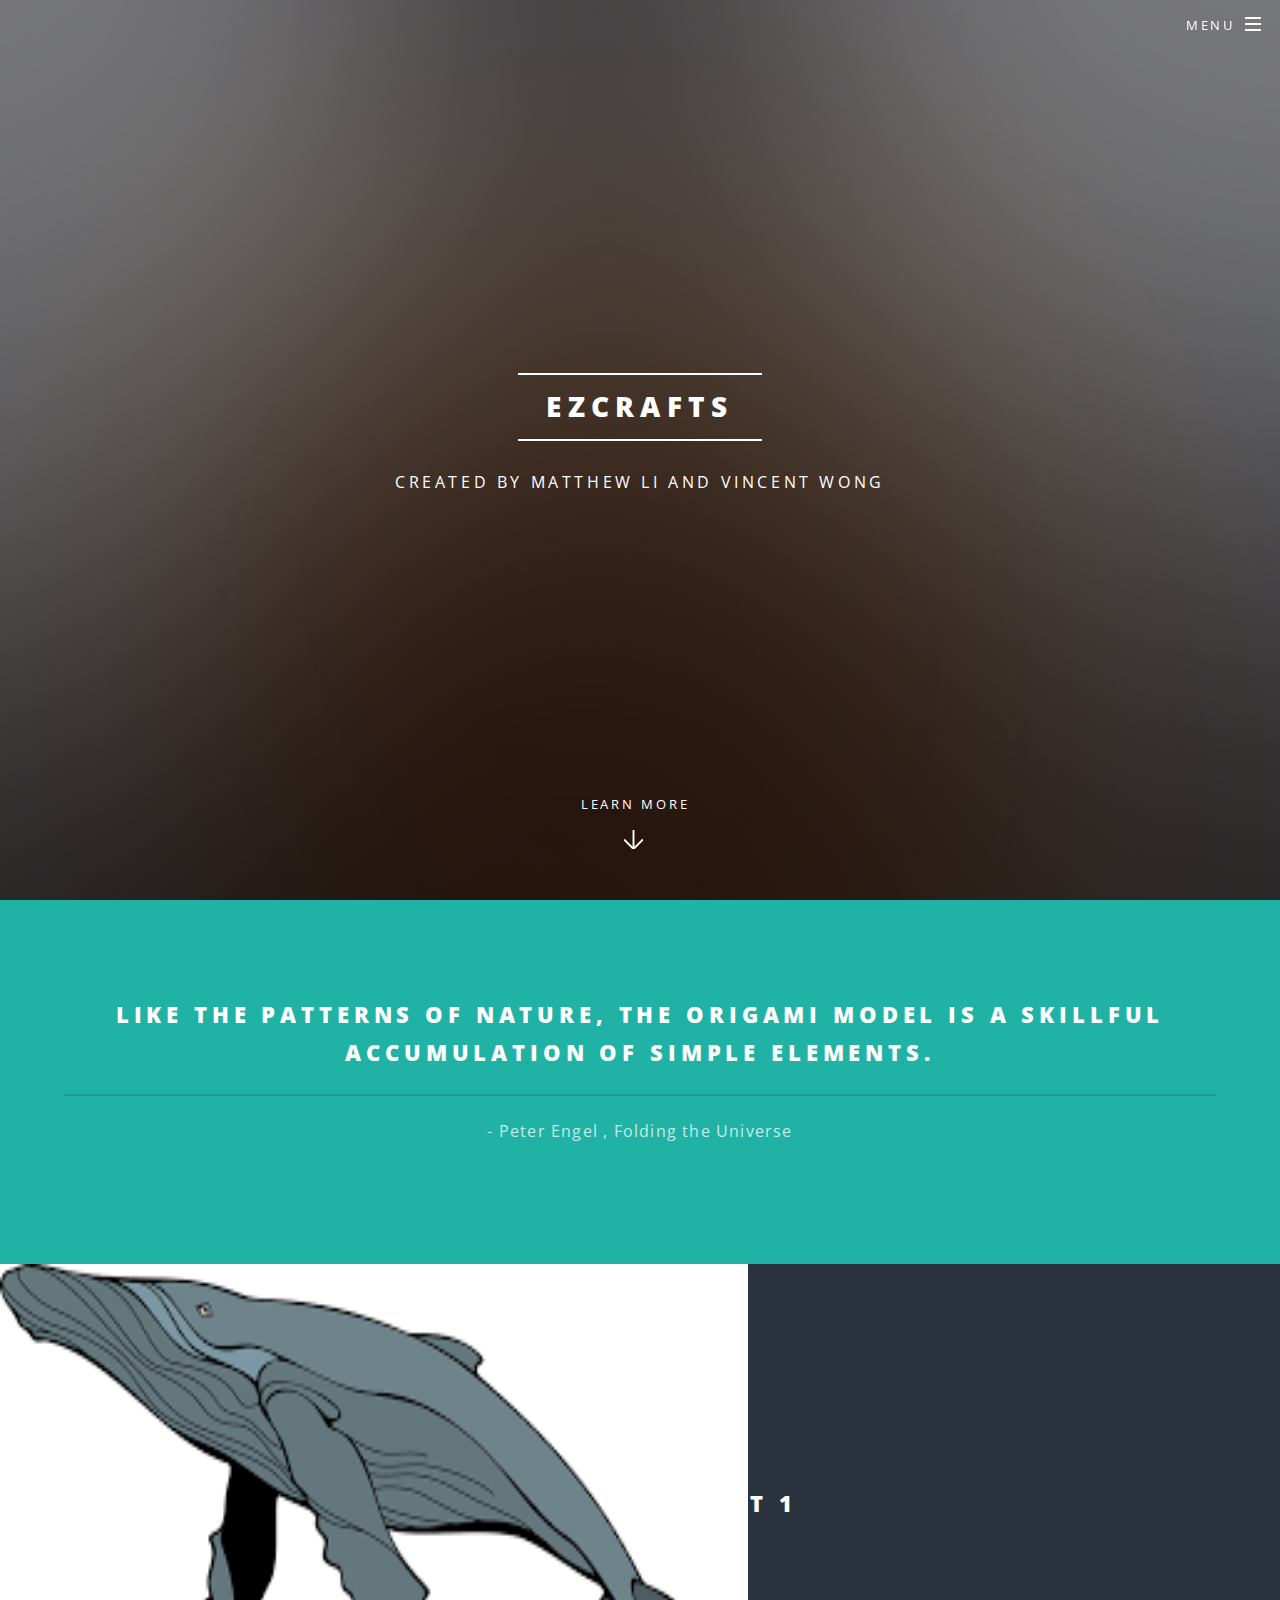
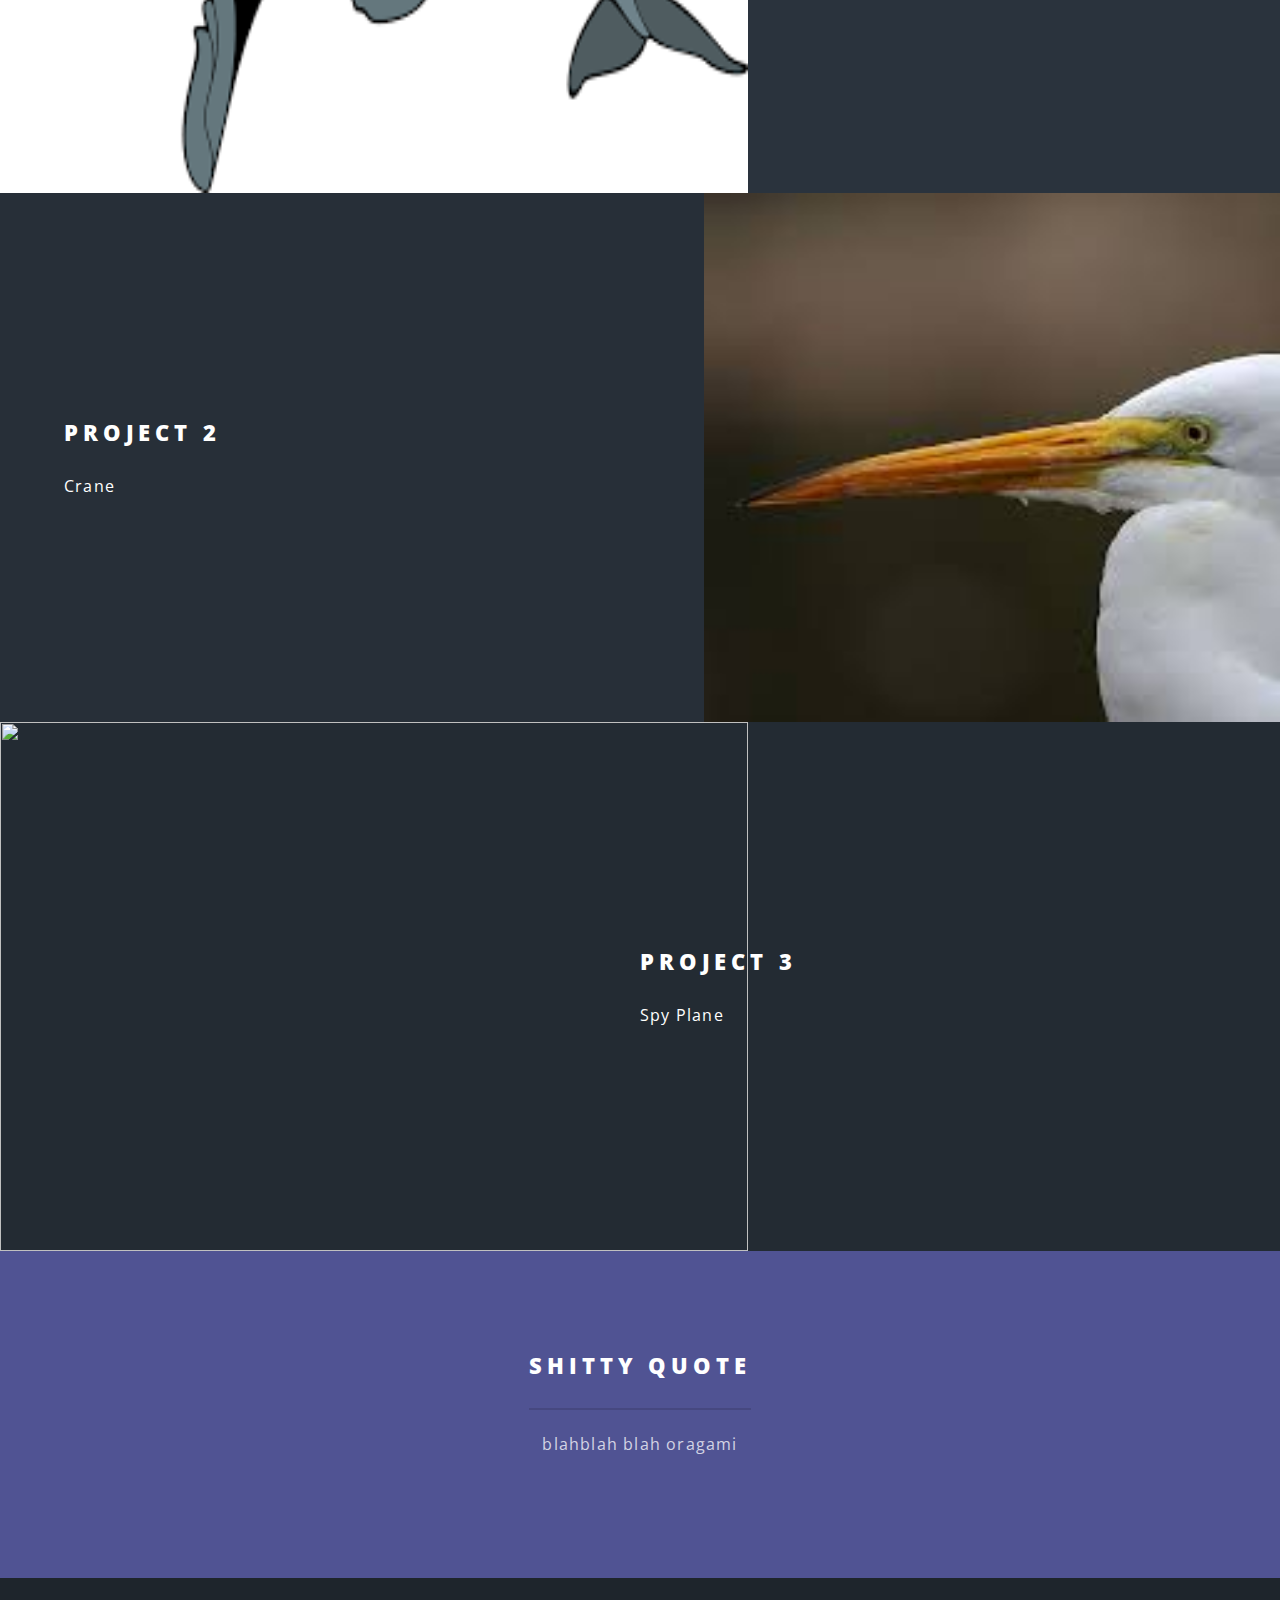
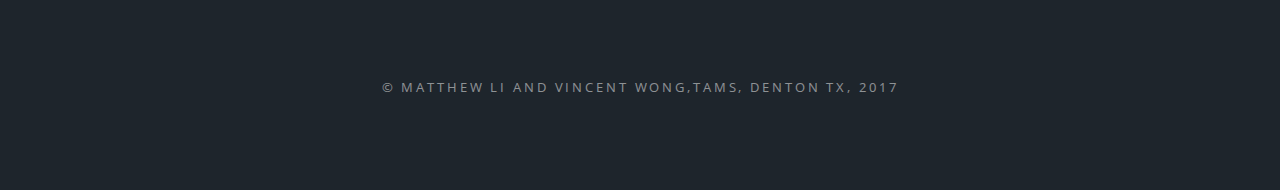
==== index.html @ 9d2336a2 "plswork" ====
<!DOCTYPE HTML>
<html>
	<head>
		<title>ezcrafts</title>
		<meta charset="utf-8" />
		<meta name="viewport" content="width=device-width, initial-scale=1" />
		<!--[if lte IE 8]><script src="assets/js/ie/html5shiv.js"></script><![endif]-->
		<link rel="stylesheet" href="assets/css/main.css" />
		<!--[if lte IE 8]><link rel="stylesheet" href="assets/css/ie8.css" /><![endif]-->
		<!--[if lte IE 9]><link rel="stylesheet" href="assets/css/ie9.css" /><![endif]-->
	</head>
	<body class="landing">

		<!-- Page Wrapper -->
			<div id="page-wrapper">

				<!-- Header -->
					<header id="header" class="alt">
						<h1><a href="index.html">Spectral</a></h1>
						<nav id="nav">
							<ul>
								<li class="special">
									<a href="#menu" class="menuToggle"><span>Menu</span></a>
									<div id="menu">
										<ul>
											<li><a href="index.html">Home</a></li>
											<li><a href="project1.html">project 1</a></li>
											<li><a href="project2.html">project 2</a></li>
											<li><a href="project3.html">project 3</a></li>
											
										</ul>
									</div>
								</li>
							</ul>
						</nav>
					</header>

				<!-- Banner -->
					<section id="banner">
						<div class="inner">
							<h2>ezcrafts</h2>
							<p>Created by Matthew Li and Vincent Wong </p>
							
						</div>
						<a href="#one" class="more scrolly">Learn More</a>
					</section>

				<!-- One -->
					<section id="one" class="wrapper style1 special">
						<div class="inner">
							<header class="major">
								<h2>Like the patterns of nature, the origami model is a skillful accumulation of simple elements.
									<br>
								</h2>
								<p>- Peter Engel , Folding the Universe</p>
							</header>
						
						</div>
					</section>

				<!-- Two -->
					<section id="two" class="wrapper alt style2">
						<section class="spotlight">
							<div class="image"><a href="https://www.oragamicrafts.me/project1.html"><img src="images/whale.png" style="width:748px;height:529px;" alt="" /></a></div><div class="content">
								<h2>Project 1</h2>
								<p>Whale</p>
							</div>
						</section>
						<section class="spotlight">
							<div class="image"><a href="https://www.oragamicrafts.me/project2.html"><img src="images/crane.jpg" style="width:748px;height:529px;" alt="" /></a></div><div class="content">
								<h2>Project 2</h2>
								<p>Crane</p>
							</div>
						</section>
						<section class="spotlight">
							<div class="image"><a href="https://www.oragamicrafts.me/project3.html"><img src="images/plane.jpeg" style="width:748px;height:529px;" alt="" /></a></div><div class="content">
								<h2> Project 3</h2>
								<p>Spy Plane</p>
							</div>
						</section>
						<section class="spotlight">
						
						</section>
					</section>

				<!-- Three -->
					<section id="three" class="wrapper style3 special">
						<div class="inner">
							<header class="major">
								<h2>shitty quote</h2>
								<p>blahblah blah oragami</p>
							
						</div>
					</section>

			

				<!-- Footer -->
					<footer id="footer">
						
						<ul class="copyright">
							<li>&copy; Matthew Li and Vincent Wong,TAMS, Denton TX, 2017</li>
						</ul>
					</footer>

			</div>

		<!-- Scripts -->
			<script src="assets/js/jquery.min.js"></script>
			<script src="assets/js/jquery.scrollex.min.js"></script>
			<script src="assets/js/jquery.scrolly.min.js"></script>
			<script src="assets/js/skel.min.js"></script>
			<script src="assets/js/util.js"></script>
			<!--[if lte IE 8]><script src="assets/js/ie/respond.min.js"></script><![endif]-->
			<script src="assets/js/main.js"></script>

	</body>
</html>
---- assets/css/main.css ----
@import url(font-awesome.min.css);
@import url("https://fonts.googleapis.com/css?family=Open+Sans:400,400italic,600,600italic,800,800italic");

/*
	Spectral by HTML5 UP
	html5up.net | @ajlkn
	Free for personal and commercial use under the CCA 3.0 license (html5up.net/license)
*/

/* Reset */

	html, body, div, span, applet, object, iframe, h1, h2, h3, h4, h5, h6, p, blockquote, pre, a, abbr, acronym, address, big, cite, code, del, dfn, em, img, ins, kbd, q, s, samp, small, strike, strong, sub, sup, tt, var, b, u, i, center, dl, dt, dd, ol, ul, li, fieldset, form, label, legend, table, caption, tbody, tfoot, thead, tr, th, td, article, aside, canvas, details, embed, figure, figcaption, footer, header, hgroup, menu, nav, output, ruby, section, summary, time, mark, audio, video {
		margin: 0;
		padding: 0;
		border: 0;
		font-size: 100%;
		font: inherit;
		vertical-align: baseline;
	}

	article, aside, details, figcaption, figure, footer, header, hgroup, menu, nav, section {
		display: block;
	}

	body {
		line-height: 1;
	}

	ol, ul {
		list-style: none;
	}

	blockquote, q {
		quotes: none;
	}

	blockquote:before, blockquote:after, q:before, q:after {
		content: '';
		content: none;
	}

	table {
		border-collapse: collapse;
		border-spacing: 0;
	}

	body {
		-webkit-text-size-adjust: none;
	}

/* Box Model */

	*, *:before, *:after {
		-moz-box-sizing: border-box;
		-webkit-box-sizing: border-box;
		box-sizing: border-box;
	}

/* Grid */

	.row {
		border-bottom: solid 1px transparent;
		-moz-box-sizing: border-box;
		-webkit-box-sizing: border-box;
		box-sizing: border-box;
	}

	.row > * {
		float: left;
		-moz-box-sizing: border-box;
		-webkit-box-sizing: border-box;
		box-sizing: border-box;
	}

	.row:after, .row:before {
		content: '';
		display: block;
		clear: both;
		height: 0;
	}

	.row.uniform > * > :first-child {
		margin-top: 0;
	}

	.row.uniform > * > :last-child {
		margin-bottom: 0;
	}

	.row.\30 \25 > * {
		padding: 0 0 0 0em;
	}

	.row.\30 \25 {
		margin: 0 0 -1px 0em;
	}

	.row.uniform.\30 \25 > * {
		padding: 0em 0 0 0em;
	}

	.row.uniform.\30 \25 {
		margin: 0em 0 -1px 0em;
	}

	.row > * {
		padding: 0 0 0 1.5em;
	}

	.row {
		margin: 0 0 -1px -1.5em;
	}

	.row.uniform > * {
		padding: 1.5em 0 0 1.5em;
	}

	.row.uniform {
		margin: -1.5em 0 -1px -1.5em;
	}

	.row.\32 00\25 > * {
		padding: 0 0 0 3em;
	}

	.row.\32 00\25 {
		margin: 0 0 -1px -3em;
	}

	.row.uniform.\32 00\25 > * {
		padding: 3em 0 0 3em;
	}

	.row.uniform.\32 00\25 {
		margin: -3em 0 -1px -3em;
	}

	.row.\31 50\25 > * {
		padding: 0 0 0 2.25em;
	}

	.row.\31 50\25 {
		margin: 0 0 -1px -2.25em;
	}

	.row.uniform.\31 50\25 > * {
		padding: 2.25em 0 0 2.25em;
	}

	.row.uniform.\31 50\25 {
		margin: -2.25em 0 -1px -2.25em;
	}

	.row.\35 0\25 > * {
		padding: 0 0 0 0.75em;
	}

	.row.\35 0\25 {
		margin: 0 0 -1px -0.75em;
	}

	.row.uniform.\35 0\25 > * {
		padding: 0.75em 0 0 0.75em;
	}

	.row.uniform.\35 0\25 {
		margin: -0.75em 0 -1px -0.75em;
	}

	.row.\32 5\25 > * {
		padding: 0 0 0 0.375em;
	}

	.row.\32 5\25 {
		margin: 0 0 -1px -0.375em;
	}

	.row.uniform.\32 5\25 > * {
		padding: 0.375em 0 0 0.375em;
	}

	.row.uniform.\32 5\25 {
		margin: -0.375em 0 -1px -0.375em;
	}

	.\31 2u, .\31 2u\24 {
		width: 100%;
		clear: none;
		margin-left: 0;
	}

	.\31 1u, .\31 1u\24 {
		width: 91.6666666667%;
		clear: none;
		margin-left: 0;
	}

	.\31 0u, .\31 0u\24 {
		width: 83.3333333333%;
		clear: none;
		margin-left: 0;
	}

	.\39 u, .\39 u\24 {
		width: 75%;
		clear: none;
		margin-left: 0;
	}

	.\38 u, .\38 u\24 {
		width: 66.6666666667%;
		clear: none;
		margin-left: 0;
	}

	.\37 u, .\37 u\24 {
		width: 58.3333333333%;
		clear: none;
		margin-left: 0;
	}

	.\36 u, .\36 u\24 {
		width: 50%;
		clear: none;
		margin-left: 0;
	}

	.\35 u, .\35 u\24 {
		width: 41.6666666667%;
		clear: none;
		margin-left: 0;
	}

	.\34 u, .\34 u\24 {
		width: 33.3333333333%;
		clear: none;
		margin-left: 0;
	}

	.\33 u, .\33 u\24 {
		width: 25%;
		clear: none;
		margin-left: 0;
	}

	.\32 u, .\32 u\24 {
		width: 16.6666666667%;
		clear: none;
		margin-left: 0;
	}

	.\31 u, .\31 u\24 {
		width: 8.3333333333%;
		clear: none;
		margin-left: 0;
	}

	.\31 2u\24 + *,
	.\31 1u\24 + *,
	.\31 0u\24 + *,
	.\39 u\24 + *,
	.\38 u\24 + *,
	.\37 u\24 + *,
	.\36 u\24 + *,
	.\35 u\24 + *,
	.\34 u\24 + *,
	.\33 u\24 + *,
	.\32 u\24 + *,
	.\31 u\24 + * {
		clear: left;
	}

	.\-11u {
		margin-left: 91.66667%;
	}

	.\-10u {
		margin-left: 83.33333%;
	}

	.\-9u {
		margin-left: 75%;
	}

	.\-8u {
		margin-left: 66.66667%;
	}

	.\-7u {
		margin-left: 58.33333%;
	}

	.\-6u {
		margin-left: 50%;
	}

	.\-5u {
		margin-left: 41.66667%;
	}

	.\-4u {
		margin-left: 33.33333%;
	}

	.\-3u {
		margin-left: 25%;
	}

	.\-2u {
		margin-left: 16.66667%;
	}

	.\-1u {
		margin-left: 8.33333%;
	}

	@media screen and (max-width: 1680px) {

		.row > * {
			padding: 0 0 0 1.5em;
		}

		.row {
			margin: 0 0 -1px -1.5em;
		}

		.row.uniform > * {
			padding: 1.5em 0 0 1.5em;
		}

		.row.uniform {
			margin: -1.5em 0 -1px -1.5em;
		}

		.row.\32 00\25 > * {
			padding: 0 0 0 3em;
		}

		.row.\32 00\25 {
			margin: 0 0 -1px -3em;
		}

		.row.uniform.\32 00\25 > * {
			padding: 3em 0 0 3em;
		}

		.row.uniform.\32 00\25 {
			margin: -3em 0 -1px -3em;
		}

		.row.\31 50\25 > * {
			padding: 0 0 0 2.25em;
		}

		.row.\31 50\25 {
			margin: 0 0 -1px -2.25em;
		}

		.row.uniform.\31 50\25 > * {
			padding: 2.25em 0 0 2.25em;
		}

		.row.uniform.\31 50\25 {
			margin: -2.25em 0 -1px -2.25em;
		}

		.row.\35 0\25 > * {
			padding: 0 0 0 0.75em;
		}

		.row.\35 0\25 {
			margin: 0 0 -1px -0.75em;
		}

		.row.uniform.\35 0\25 > * {
			padding: 0.75em 0 0 0.75em;
		}

		.row.uniform.\35 0\25 {
			margin: -0.75em 0 -1px -0.75em;
		}

		.row.\32 5\25 > * {
			padding: 0 0 0 0.375em;
		}

		.row.\32 5\25 {
			margin: 0 0 -1px -0.375em;
		}

		.row.uniform.\32 5\25 > * {
			padding: 0.375em 0 0 0.375em;
		}

		.row.uniform.\32 5\25 {
			margin: -0.375em 0 -1px -0.375em;
		}

		.\31 2u\28xlarge\29, .\31 2u\24\28xlarge\29 {
			width: 100%;
			clear: none;
			margin-left: 0;
		}

		.\31 1u\28xlarge\29, .\31 1u\24\28xlarge\29 {
			width: 91.6666666667%;
			clear: none;
			margin-left: 0;
		}

		.\31 0u\28xlarge\29, .\31 0u\24\28xlarge\29 {
			width: 83.3333333333%;
			clear: none;
			margin-left: 0;
		}

		.\39 u\28xlarge\29, .\39 u\24\28xlarge\29 {
			width: 75%;
			clear: none;
			margin-left: 0;
		}

		.\38 u\28xlarge\29, .\38 u\24\28xlarge\29 {
			width: 66.6666666667%;
			clear: none;
			margin-left: 0;
		}

		.\37 u\28xlarge\29, .\37 u\24\28xlarge\29 {
			width: 58.3333333333%;
			clear: none;
			margin-left: 0;
		}

		.\36 u\28xlarge\29, .\36 u\24\28xlarge\29 {
			width: 50%;
			clear: none;
			margin-left: 0;
		}

		.\35 u\28xlarge\29, .\35 u\24\28xlarge\29 {
			width: 41.6666666667%;
			clear: none;
			margin-left: 0;
		}

		.\34 u\28xlarge\29, .\34 u\24\28xlarge\29 {
			width: 33.3333333333%;
			clear: none;
			margin-left: 0;
		}

		.\33 u\28xlarge\29, .\33 u\24\28xlarge\29 {
			width: 25%;
			clear: none;
			margin-left: 0;
		}

		.\32 u\28xlarge\29, .\32 u\24\28xlarge\29 {
			width: 16.6666666667%;
			clear: none;
			margin-left: 0;
		}

		.\31 u\28xlarge\29, .\31 u\24\28xlarge\29 {
			width: 8.3333333333%;
			clear: none;
			margin-left: 0;
		}

		.\31 2u\24\28xlarge\29 + *,
		.\31 1u\24\28xlarge\29 + *,
		.\31 0u\24\28xlarge\29 + *,
		.\39 u\24\28xlarge\29 + *,
		.\38 u\24\28xlarge\29 + *,
		.\37 u\24\28xlarge\29 + *,
		.\36 u\24\28xlarge\29 + *,
		.\35 u\24\28xlarge\29 + *,
		.\34 u\24\28xlarge\29 + *,
		.\33 u\24\28xlarge\29 + *,
		.\32 u\24\28xlarge\29 + *,
		.\31 u\24\28xlarge\29 + * {
			clear: left;
		}

		.\-11u\28xlarge\29 {
			margin-left: 91.66667%;
		}

		.\-10u\28xlarge\29 {
			margin-left: 83.33333%;
		}

		.\-9u\28xlarge\29 {
			margin-left: 75%;
		}

		.\-8u\28xlarge\29 {
			margin-left: 66.66667%;
		}

		.\-7u\28xlarge\29 {
			margin-left: 58.33333%;
		}

		.\-6u\28xlarge\29 {
			margin-left: 50%;
		}

		.\-5u\28xlarge\29 {
			margin-left: 41.66667%;
		}

		.\-4u\28xlarge\29 {
			margin-left: 33.33333%;
		}

		.\-3u\28xlarge\29 {
			margin-left: 25%;
		}

		.\-2u\28xlarge\29 {
			margin-left: 16.66667%;
		}

		.\-1u\28xlarge\29 {
			margin-left: 8.33333%;
		}

	}

	@media screen and (max-width: 1280px) {

		.row > * {
			padding: 0 0 0 1.5em;
		}

		.row {
			margin: 0 0 -1px -1.5em;
		}

		.row.uniform > * {
			padding: 1.5em 0 0 1.5em;
		}

		.row.uniform {
			margin: -1.5em 0 -1px -1.5em;
		}

		.row.\32 00\25 > * {
			padding: 0 0 0 3em;
		}

		.row.\32 00\25 {
			margin: 0 0 -1px -3em;
		}

		.row.uniform.\32 00\25 > * {
			padding: 3em 0 0 3em;
		}

		.row.uniform.\32 00\25 {
			margin: -3em 0 -1px -3em;
		}

		.row.\31 50\25 > * {
			padding: 0 0 0 2.25em;
		}

		.row.\31 50\25 {
			margin: 0 0 -1px -2.25em;
		}

		.row.uniform.\31 50\25 > * {
			padding: 2.25em 0 0 2.25em;
		}

		.row.uniform.\31 50\25 {
			margin: -2.25em 0 -1px -2.25em;
		}

		.row.\35 0\25 > * {
			padding: 0 0 0 0.75em;
		}

		.row.\35 0\25 {
			margin: 0 0 -1px -0.75em;
		}

		.row.uniform.\35 0\25 > * {
			padding: 0.75em 0 0 0.75em;
		}

		.row.uniform.\35 0\25 {
			margin: -0.75em 0 -1px -0.75em;
		}

		.row.\32 5\25 > * {
			padding: 0 0 0 0.375em;
		}

		.row.\32 5\25 {
			margin: 0 0 -1px -0.375em;
		}

		.row.uniform.\32 5\25 > * {
			padding: 0.375em 0 0 0.375em;
		}

		.row.uniform.\32 5\25 {
			margin: -0.375em 0 -1px -0.375em;
		}

		.\31 2u\28large\29, .\31 2u\24\28large\29 {
			width: 100%;
			clear: none;
			margin-left: 0;
		}

		.\31 1u\28large\29, .\31 1u\24\28large\29 {
			width: 91.6666666667%;
			clear: none;
			margin-left: 0;
		}

		.\31 0u\28large\29, .\31 0u\24\28large\29 {
			width: 83.3333333333%;
			clear: none;
			margin-left: 0;
		}

		.\39 u\28large\29, .\39 u\24\28large\29 {
			width: 75%;
			clear: none;
			margin-left: 0;
		}

		.\38 u\28large\29, .\38 u\24\28large\29 {
			width: 66.6666666667%;
			clear: none;
			margin-left: 0;
		}

		.\37 u\28large\29, .\37 u\24\28large\29 {
			width: 58.3333333333%;
			clear: none;
			margin-left: 0;
		}

		.\36 u\28large\29, .\36 u\24\28large\29 {
			width: 50%;
			clear: none;
			margin-left: 0;
		}

		.\35 u\28large\29, .\35 u\24\28large\29 {
			width: 41.6666666667%;
			clear: none;
			margin-left: 0;
		}

		.\34 u\28large\29, .\34 u\24\28large\29 {
			width: 33.3333333333%;
			clear: none;
			margin-left: 0;
		}

		.\33 u\28large\29, .\33 u\24\28large\29 {
			width: 25%;
			clear: none;
			margin-left: 0;
		}

		.\32 u\28large\29, .\32 u\24\28large\29 {
			width: 16.6666666667%;
			clear: none;
			margin-left: 0;
		}

		.\31 u\28large\29, .\31 u\24\28large\29 {
			width: 8.3333333333%;
			clear: none;
			margin-left: 0;
		}

		.\31 2u\24\28large\29 + *,
		.\31 1u\24\28large\29 + *,
		.\31 0u\24\28large\29 + *,
		.\39 u\24\28large\29 + *,
		.\38 u\24\28large\29 + *,
		.\37 u\24\28large\29 + *,
		.\36 u\24\28large\29 + *,
		.\35 u\24\28large\29 + *,
		.\34 u\24\28large\29 + *,
		.\33 u\24\28large\29 + *,
		.\32 u\24\28large\29 + *,
		.\31 u\24\28large\29 + * {
			clear: left;
		}

		.\-11u\28large\29 {
			margin-left: 91.66667%;
		}

		.\-10u\28large\29 {
			margin-left: 83.33333%;
		}

		.\-9u\28large\29 {
			margin-left: 75%;
		}

		.\-8u\28large\29 {
			margin-left: 66.66667%;
		}

		.\-7u\28large\29 {
			margin-left: 58.33333%;
		}

		.\-6u\28large\29 {
			margin-left: 50%;
		}

		.\-5u\28large\29 {
			margin-left: 41.66667%;
		}

		.\-4u\28large\29 {
			margin-left: 33.33333%;
		}

		.\-3u\28large\29 {
			margin-left: 25%;
		}

		.\-2u\28large\29 {
			margin-left: 16.66667%;
		}

		.\-1u\28large\29 {
			margin-left: 8.33333%;
		}

	}

	@media screen and (max-width: 980px) {

		.row > * {
			padding: 0 0 0 1.5em;
		}

		.row {
			margin: 0 0 -1px -1.5em;
		}

		.row.uniform > * {
			padding: 1.5em 0 0 1.5em;
		}

		.row.uniform {
			margin: -1.5em 0 -1px -1.5em;
		}

		.row.\32 00\25 > * {
			padding: 0 0 0 3em;
		}

		.row.\32 00\25 {
			margin: 0 0 -1px -3em;
		}

		.row.uniform.\32 00\25 > * {
			padding: 3em 0 0 3em;
		}

		.row.uniform.\32 00\25 {
			margin: -3em 0 -1px -3em;
		}

		.row.\31 50\25 > * {
			padding: 0 0 0 2.25em;
		}

		.row.\31 50\25 {
			margin: 0 0 -1px -2.25em;
		}

		.row.uniform.\31 50\25 > * {
			padding: 2.25em 0 0 2.25em;
		}

		.row.uniform.\31 50\25 {
			margin: -2.25em 0 -1px -2.25em;
		}

		.row.\35 0\25 > * {
			padding: 0 0 0 0.75em;
		}

		.row.\35 0\25 {
			margin: 0 0 -1px -0.75em;
		}

		.row.uniform.\35 0\25 > * {
			padding: 0.75em 0 0 0.75em;
		}

		.row.uniform.\35 0\25 {
			margin: -0.75em 0 -1px -0.75em;
		}

		.row.\32 5\25 > * {
			padding: 0 0 0 0.375em;
		}

		.row.\32 5\25 {
			margin: 0 0 -1px -0.375em;
		}

		.row.uniform.\32 5\25 > * {
			padding: 0.375em 0 0 0.375em;
		}

		.row.uniform.\32 5\25 {
			margin: -0.375em 0 -1px -0.375em;
		}

		.\31 2u\28medium\29, .\31 2u\24\28medium\29 {
			width: 100%;
			clear: none;
			margin-left: 0;
		}

		.\31 1u\28medium\29, .\31 1u\24\28medium\29 {
			width: 91.6666666667%;
			clear: none;
			margin-left: 0;
		}

		.\31 0u\28medium\29, .\31 0u\24\28medium\29 {
			width: 83.3333333333%;
			clear: none;
			margin-left: 0;
		}

		.\39 u\28medium\29, .\39 u\24\28medium\29 {
			width: 75%;
			clear: none;
			margin-left: 0;
		}

		.\38 u\28medium\29, .\38 u\24\28medium\29 {
			width: 66.6666666667%;
			clear: none;
			margin-left: 0;
		}

		.\37 u\28medium\29, .\37 u\24\28medium\29 {
			width: 58.3333333333%;
			clear: none;
			margin-left: 0;
		}

		.\36 u\28medium\29, .\36 u\24\28medium\29 {
			width: 50%;
			clear: none;
			margin-left: 0;
		}

		.\35 u\28medium\29, .\35 u\24\28medium\29 {
			width: 41.6666666667%;
			clear: none;
			margin-left: 0;
		}

		.\34 u\28medium\29, .\34 u\24\28medium\29 {
			width: 33.3333333333%;
			clear: none;
			margin-left: 0;
		}

		.\33 u\28medium\29, .\33 u\24\28medium\29 {
			width: 25%;
			clear: none;
			margin-left: 0;
		}

		.\32 u\28medium\29, .\32 u\24\28medium\29 {
			width: 16.6666666667%;
			clear: none;
			margin-left: 0;
		}

		.\31 u\28medium\29, .\31 u\24\28medium\29 {
			width: 8.3333333333%;
			clear: none;
			margin-left: 0;
		}

		.\31 2u\24\28medium\29 + *,
		.\31 1u\24\28medium\29 + *,
		.\31 0u\24\28medium\29 + *,
		.\39 u\24\28medium\29 + *,
		.\38 u\24\28medium\29 + *,
		.\37 u\24\28medium\29 + *,
		.\36 u\24\28medium\29 + *,
		.\35 u\24\28medium\29 + *,
		.\34 u\24\28medium\29 + *,
		.\33 u\24\28medium\29 + *,
		.\32 u\24\28medium\29 + *,
		.\31 u\24\28medium\29 + * {
			clear: left;
		}

		.\-11u\28medium\29 {
			margin-left: 91.66667%;
		}

		.\-10u\28medium\29 {
			margin-left: 83.33333%;
		}

		.\-9u\28medium\29 {
			margin-left: 75%;
		}

		.\-8u\28medium\29 {
			margin-left: 66.66667%;
		}

		.\-7u\28medium\29 {
			margin-left: 58.33333%;
		}

		.\-6u\28medium\29 {
			margin-left: 50%;
		}

		.\-5u\28medium\29 {
			margin-left: 41.66667%;
		}

		.\-4u\28medium\29 {
			margin-left: 33.33333%;
		}

		.\-3u\28medium\29 {
			margin-left: 25%;
		}

		.\-2u\28medium\29 {
			margin-left: 16.66667%;
		}

		.\-1u\28medium\29 {
			margin-left: 8.33333%;
		}

	}

	@media screen and (max-width: 736px) {

		.row > * {
			padding: 0 0 0 1.5em;
		}

		.row {
			margin: 0 0 -1px -1.5em;
		}

		.row.uniform > * {
			padding: 1.5em 0 0 1.5em;
		}

		.row.uniform {
			margin: -1.5em 0 -1px -1.5em;
		}

		.row.\32 00\25 > * {
			padding: 0 0 0 3em;
		}

		.row.\32 00\25 {
			margin: 0 0 -1px -3em;
		}

		.row.uniform.\32 00\25 > * {
			padding: 3em 0 0 3em;
		}

		.row.uniform.\32 00\25 {
			margin: -3em 0 -1px -3em;
		}

		.row.\31 50\25 > * {
			padding: 0 0 0 2.25em;
		}

		.row.\31 50\25 {
			margin: 0 0 -1px -2.25em;
		}

		.row.uniform.\31 50\25 > * {
			padding: 2.25em 0 0 2.25em;
		}

		.row.uniform.\31 50\25 {
			margin: -2.25em 0 -1px -2.25em;
		}

		.row.\35 0\25 > * {
			padding: 0 0 0 0.75em;
		}

		.row.\35 0\25 {
			margin: 0 0 -1px -0.75em;
		}

		.row.uniform.\35 0\25 > * {
			padding: 0.75em 0 0 0.75em;
		}

		.row.uniform.\35 0\25 {
			margin: -0.75em 0 -1px -0.75em;
		}

		.row.\32 5\25 > * {
			padding: 0 0 0 0.375em;
		}

		.row.\32 5\25 {
			margin: 0 0 -1px -0.375em;
		}

		.row.uniform.\32 5\25 > * {
			padding: 0.375em 0 0 0.375em;
		}

		.row.uniform.\32 5\25 {
			margin: -0.375em 0 -1px -0.375em;
		}

		.\31 2u\28small\29, .\31 2u\24\28small\29 {
			width: 100%;
			clear: none;
			margin-left: 0;
		}

		.\31 1u\28small\29, .\31 1u\24\28small\29 {
			width: 91.6666666667%;
			clear: none;
			margin-left: 0;
		}

		.\31 0u\28small\29, .\31 0u\24\28small\29 {
			width: 83.3333333333%;
			clear: none;
			margin-left: 0;
		}

		.\39 u\28small\29, .\39 u\24\28small\29 {
			width: 75%;
			clear: none;
			margin-left: 0;
		}

		.\38 u\28small\29, .\38 u\24\28small\29 {
			width: 66.6666666667%;
			clear: none;
			margin-left: 0;
		}

		.\37 u\28small\29, .\37 u\24\28small\29 {
			width: 58.3333333333%;
			clear: none;
			margin-left: 0;
		}

		.\36 u\28small\29, .\36 u\24\28small\29 {
			width: 50%;
			clear: none;
			margin-left: 0;
		}

		.\35 u\28small\29, .\35 u\24\28small\29 {
			width: 41.6666666667%;
			clear: none;
			margin-left: 0;
		}

		.\34 u\28small\29, .\34 u\24\28small\29 {
			width: 33.3333333333%;
			clear: none;
			margin-left: 0;
		}

		.\33 u\28small\29, .\33 u\24\28small\29 {
			width: 25%;
			clear: none;
			margin-left: 0;
		}

		.\32 u\28small\29, .\32 u\24\28small\29 {
			width: 16.6666666667%;
			clear: none;
			margin-left: 0;
		}

		.\31 u\28small\29, .\31 u\24\28small\29 {
			width: 8.3333333333%;
			clear: none;
			margin-left: 0;
		}

		.\31 2u\24\28small\29 + *,
		.\31 1u\24\28small\29 + *,
		.\31 0u\24\28small\29 + *,
		.\39 u\24\28small\29 + *,
		.\38 u\24\28small\29 + *,
		.\37 u\24\28small\29 + *,
		.\36 u\24\28small\29 + *,
		.\35 u\24\28small\29 + *,
		.\34 u\24\28small\29 + *,
		.\33 u\24\28small\29 + *,
		.\32 u\24\28small\29 + *,
		.\31 u\24\28small\29 + * {
			clear: left;
		}

		.\-11u\28small\29 {
			margin-left: 91.66667%;
		}

		.\-10u\28small\29 {
			margin-left: 83.33333%;
		}

		.\-9u\28small\29 {
			margin-left: 75%;
		}

		.\-8u\28small\29 {
			margin-left: 66.66667%;
		}

		.\-7u\28small\29 {
			margin-left: 58.33333%;
		}

		.\-6u\28small\29 {
			margin-left: 50%;
		}

		.\-5u\28small\29 {
			margin-left: 41.66667%;
		}

		.\-4u\28small\29 {
			margin-left: 33.33333%;
		}

		.\-3u\28small\29 {
			margin-left: 25%;
		}

		.\-2u\28small\29 {
			margin-left: 16.66667%;
		}

		.\-1u\28small\29 {
			margin-left: 8.33333%;
		}

	}

	@media screen and (max-width: 480px) {

		.row > * {
			padding: 0 0 0 1.5em;
		}

		.row {
			margin: 0 0 -1px -1.5em;
		}

		.row.uniform > * {
			padding: 1.5em 0 0 1.5em;
		}

		.row.uniform {
			margin: -1.5em 0 -1px -1.5em;
		}

		.row.\32 00\25 > * {
			padding: 0 0 0 3em;
		}

		.row.\32 00\25 {
			margin: 0 0 -1px -3em;
		}

		.row.uniform.\32 00\25 > * {
			padding: 3em 0 0 3em;
		}

		.row.uniform.\32 00\25 {
			margin: -3em 0 -1px -3em;
		}

		.row.\31 50\25 > * {
			padding: 0 0 0 2.25em;
		}

		.row.\31 50\25 {
			margin: 0 0 -1px -2.25em;
		}

		.row.uniform.\31 50\25 > * {
			padding: 2.25em 0 0 2.25em;
		}

		.row.uniform.\31 50\25 {
			margin: -2.25em 0 -1px -2.25em;
		}

		.row.\35 0\25 > * {
			padding: 0 0 0 0.75em;
		}

		.row.\35 0\25 {
			margin: 0 0 -1px -0.75em;
		}

		.row.uniform.\35 0\25 > * {
			padding: 0.75em 0 0 0.75em;
		}

		.row.uniform.\35 0\25 {
			margin: -0.75em 0 -1px -0.75em;
		}

		.row.\32 5\25 > * {
			padding: 0 0 0 0.375em;
		}

		.row.\32 5\25 {
			margin: 0 0 -1px -0.375em;
		}

		.row.uniform.\32 5\25 > * {
			padding: 0.375em 0 0 0.375em;
		}

		.row.uniform.\32 5\25 {
			margin: -0.375em 0 -1px -0.375em;
		}

		.\31 2u\28xsmall\29, .\31 2u\24\28xsmall\29 {
			width: 100%;
			clear: none;
			margin-left: 0;
		}

		.\31 1u\28xsmall\29, .\31 1u\24\28xsmall\29 {
			width: 91.6666666667%;
			clear: none;
			margin-left: 0;
		}

		.\31 0u\28xsmall\29, .\31 0u\24\28xsmall\29 {
			width: 83.3333333333%;
			clear: none;
			margin-left: 0;
		}

		.\39 u\28xsmall\29, .\39 u\24\28xsmall\29 {
			width: 75%;
			clear: none;
			margin-left: 0;
		}

		.\38 u\28xsmall\29, .\38 u\24\28xsmall\29 {
			width: 66.6666666667%;
			clear: none;
			margin-left: 0;
		}

		.\37 u\28xsmall\29, .\37 u\24\28xsmall\29 {
			width: 58.3333333333%;
			clear: none;
			margin-left: 0;
		}

		.\36 u\28xsmall\29, .\36 u\24\28xsmall\29 {
			width: 50%;
			clear: none;
			margin-left: 0;
		}

		.\35 u\28xsmall\29, .\35 u\24\28xsmall\29 {
			width: 41.6666666667%;
			clear: none;
			margin-left: 0;
		}

		.\34 u\28xsmall\29, .\34 u\24\28xsmall\29 {
			width: 33.3333333333%;
			clear: none;
			margin-left: 0;
		}

		.\33 u\28xsmall\29, .\33 u\24\28xsmall\29 {
			width: 25%;
			clear: none;
			margin-left: 0;
		}

		.\32 u\28xsmall\29, .\32 u\24\28xsmall\29 {
			width: 16.6666666667%;
			clear: none;
			margin-left: 0;
		}

		.\31 u\28xsmall\29, .\31 u\24\28xsmall\29 {
			width: 8.3333333333%;
			clear: none;
			margin-left: 0;
		}

		.\31 2u\24\28xsmall\29 + *,
		.\31 1u\24\28xsmall\29 + *,
		.\31 0u\24\28xsmall\29 + *,
		.\39 u\24\28xsmall\29 + *,
		.\38 u\24\28xsmall\29 + *,
		.\37 u\24\28xsmall\29 + *,
		.\36 u\24\28xsmall\29 + *,
		.\35 u\24\28xsmall\29 + *,
		.\34 u\24\28xsmall\29 + *,
		.\33 u\24\28xsmall\29 + *,
		.\32 u\24\28xsmall\29 + *,
		.\31 u\24\28xsmall\29 + * {
			clear: left;
		}

		.\-11u\28xsmall\29 {
			margin-left: 91.66667%;
		}

		.\-10u\28xsmall\29 {
			margin-left: 83.33333%;
		}

		.\-9u\28xsmall\29 {
			margin-left: 75%;
		}

		.\-8u\28xsmall\29 {
			margin-left: 66.66667%;
		}

		.\-7u\28xsmall\29 {
			margin-left: 58.33333%;
		}

		.\-6u\28xsmall\29 {
			margin-left: 50%;
		}

		.\-5u\28xsmall\29 {
			margin-left: 41.66667%;
		}

		.\-4u\28xsmall\29 {
			margin-left: 33.33333%;
		}

		.\-3u\28xsmall\29 {
			margin-left: 25%;
		}

		.\-2u\28xsmall\29 {
			margin-left: 16.66667%;
		}

		.\-1u\28xsmall\29 {
			margin-left: 8.33333%;
		}

	}

/* Basic */

	@-ms-viewport {
		width: device-width;
	}

	body {
		background: #2e3842;
	}

		body.is-loading *, body.is-loading *:before, body.is-loading *:after {
			-moz-animation: none !important;
			-webkit-animation: none !important;
			-ms-animation: none !important;
			animation: none !important;
			-moz-transition: none !important;
			-webkit-transition: none !important;
			-ms-transition: none !important;
			transition: none !important;
		}

	body, input, select, textarea {
		color: #fff;
		font-family: "Open Sans", Helvetica, sans-serif;
		font-size: 15pt;
		font-weight: 400;
		letter-spacing: 0.075em;
		line-height: 1.65em;
	}

		@media screen and (max-width: 1680px) {

			body, input, select, textarea {
				font-size: 13pt;
			}

		}

		@media screen and (max-width: 1280px) {

			body, input, select, textarea {
				font-size: 12pt;
			}

		}

		@media screen and (max-width: 736px) {

			body, input, select, textarea {
				font-size: 11pt;
				letter-spacing: 0.0375em;
			}

		}

	a {
		-moz-transition: color 0.2s ease, border-bottom-color 0.2s ease;
		-webkit-transition: color 0.2s ease, border-bottom-color 0.2s ease;
		-ms-transition: color 0.2s ease, border-bottom-color 0.2s ease;
		transition: color 0.2s ease, border-bottom-color 0.2s ease;
		border-bottom: dotted 1px;
		color: inherit;
		text-decoration: none;
	}

		a:hover {
			border-bottom-color: transparent;
		}

	strong, b {
		color: #fff;
		font-weight: 600;
	}

	em, i {
		font-style: italic;
	}

	p {
		margin: 0 0 2em 0;
	}

	h1, h2, h3, h4, h5, h6 {
		color: #fff;
		font-weight: 800;
		letter-spacing: 0.225em;
		line-height: 1em;
		margin: 0 0 1em 0;
		text-transform: uppercase;
	}

		h1 a, h2 a, h3 a, h4 a, h5 a, h6 a {
			color: inherit;
			text-decoration: none;
		}

	h2 {
		font-size: 1.35em;
		line-height: 1.75em;
	}

		@media screen and (max-width: 736px) {

			h2 {
				font-size: 1.1em;
				line-height: 1.65em;
			}

		}

	h3 {
		font-size: 1.15em;
		line-height: 1.75em;
	}

		@media screen and (max-width: 736px) {

			h3 {
				font-size: 1em;
				line-height: 1.65em;
			}

		}

	h4 {
		font-size: 1em;
		line-height: 1.5em;
	}

	h5 {
		font-size: 0.8em;
		line-height: 1.5em;
	}

	h6 {
		font-size: 0.7em;
		line-height: 1.5em;
	}

	sub {
		font-size: 0.8em;
		position: relative;
		top: 0.5em;
	}

	sup {
		font-size: 0.8em;
		position: relative;
		top: -0.5em;
	}

	hr {
		border: 0;
		border-bottom: solid 2px #fff;
		margin: 3em 0;
	}

		hr.major {
			margin: 4.5em 0;
		}

	blockquote {
		border-left: solid 4px #fff;
		font-style: italic;
		margin: 0 0 2em 0;
		padding: 0.5em 0 0.5em 2em;
	}

	code {
		background: rgba(144, 144, 144, 0.25);
		border-radius: 3px;
		font-family: "Courier New", monospace;
		font-size: 0.9em;
		letter-spacing: 0;
		margin: 0 0.25em;
		padding: 0.25em 0.65em;
	}

	pre {
		-webkit-overflow-scrolling: touch;
		font-family: "Courier New", monospace;
		font-size: 0.9em;
		margin: 0 0 2em 0;
	}

		pre code {
			display: block;
			line-height: 1.75em;
			padding: 1em 1.5em;
			overflow-x: auto;
		}

	.align-left {
		text-align: left;
	}

	.align-center {
		text-align: center;
	}

	.align-right {
		text-align: right;
	}

/* Section/Article */

	section.special, article.special {
		text-align: center;
	}

	header p {
		color: rgba(255, 255, 255, 0.5);
		position: relative;
		top: -0.25em;
	}

	header h3 + p {
		font-size: 1.1em;
	}

	header h4 + p,
	header h5 + p,
	header h6 + p {
		font-size: 0.9em;
	}

	header.major {
		margin: 0 0 3.5em 0;
	}

		header.major h2, header.major h3, header.major h4, header.major h5, header.major h6 {
			border-bottom: solid 2px #fff;
			display: inline-block;
			padding-bottom: 1em;
			position: relative;
		}

			header.major h2:after, header.major h3:after, header.major h4:after, header.major h5:after, header.major h6:after {
				content: '';
				display: block;
				height: 1px;
			}

		header.major p {
			color: #fff;
			top: 0;
		}

		@media screen and (max-width: 736px) {

			header.major {
				margin: 0 0 2em 0;
			}

		}

	@media screen and (max-width: 980px) {

		header br {
			display: none;
		}

	}

/* Form */

	form {
		margin: 0 0 2em 0;
	}

	label {
		color: #fff;
		display: block;
		font-size: 0.9em;
		font-weight: 600;
		margin: 0 0 1em 0;
	}

	input[type="text"],
	input[type="password"],
	input[type="email"],
	select,
	textarea {
		-moz-appearance: none;
		-webkit-appearance: none;
		-ms-appearance: none;
		appearance: none;
		background: rgba(144, 144, 144, 0.25);
		border-radius: 3px;
		border: none;
		color: inherit;
		display: block;
		outline: 0;
		padding: 0 1em;
		text-decoration: none;
		width: 100%;
	}

		input[type="text"]:invalid,
		input[type="password"]:invalid,
		input[type="email"]:invalid,
		select:invalid,
		textarea:invalid {
			box-shadow: none;
		}

		input[type="text"]:focus,
		input[type="password"]:focus,
		input[type="email"]:focus,
		select:focus,
		textarea:focus {
			box-shadow: 0 0 0 2px #21b2a6;
		}

	.select-wrapper {
		text-decoration: none;
		display: block;
		position: relative;
	}

		.select-wrapper:before {
			-moz-osx-font-smoothing: grayscale;
			-webkit-font-smoothing: antialiased;
			font-family: FontAwesome;
			font-style: normal;
			font-weight: normal;
			text-transform: none !important;
		}

		.select-wrapper:before {
			-moz-pointer-events: none;
			-webkit-pointer-events: none;
			-ms-pointer-events: none;
			pointer-events: none;
			color: #fff;
			content: '\f078';
			display: block;
			height: 2.75em;
			line-height: 2.75em;
			position: absolute;
			right: 0;
			text-align: center;
			top: 0;
			width: 2.75em;
		}

		.select-wrapper select::-ms-expand {
			display: none;
		}

	input[type="text"],
	input[type="password"],
	input[type="email"],
	select {
		height: 2.75em;
	}

	textarea {
		padding: 0.75em 1em;
	}

	input[type="checkbox"],
	input[type="radio"] {
		-moz-appearance: none;
		-webkit-appearance: none;
		-ms-appearance: none;
		appearance: none;
		display: block;
		float: left;
		margin-right: -2em;
		opacity: 0;
		width: 1em;
		z-index: -1;
	}

		input[type="checkbox"] + label,
		input[type="radio"] + label {
			text-decoration: none;
			color: #fff;
			cursor: pointer;
			display: inline-block;
			font-size: 1em;
			font-weight: 400;
			padding-left: 2.4em;
			padding-right: 0.75em;
			position: relative;
		}

			input[type="checkbox"] + label:before,
			input[type="radio"] + label:before {
				-moz-osx-font-smoothing: grayscale;
				-webkit-font-smoothing: antialiased;
				font-family: FontAwesome;
				font-style: normal;
				font-weight: normal;
				text-transform: none !important;
			}

			input[type="checkbox"] + label:before,
			input[type="radio"] + label:before {
				background: rgba(144, 144, 144, 0.25);
				border-radius: 3px;
				content: '';
				display: inline-block;
				height: 1.65em;
				left: 0;
				line-height: 1.58125em;
				position: absolute;
				text-align: center;
				top: 0;
				width: 1.65em;
			}

		input[type="checkbox"]:checked + label:before,
		input[type="radio"]:checked + label:before {
			background: #2e3842;
			color: #fff;
			content: '\f00c';
		}

		input[type="checkbox"]:focus + label:before,
		input[type="radio"]:focus + label:before {
			box-shadow: 0 0 0 2px #21b2a6;
		}

	input[type="checkbox"] + label:before {
		border-radius: 3px;
	}

	input[type="radio"] + label:before {
		border-radius: 100%;
	}

	::-webkit-input-placeholder {
		color: rgba(255, 255, 255, 0.5) !important;
		opacity: 1.0;
	}

	:-moz-placeholder {
		color: rgba(255, 255, 255, 0.5) !important;
		opacity: 1.0;
	}

	::-moz-placeholder {
		color: rgba(255, 255, 255, 0.5) !important;
		opacity: 1.0;
	}

	:-ms-input-placeholder {
		color: rgba(255, 255, 255, 0.5) !important;
		opacity: 1.0;
	}

	.formerize-placeholder {
		color: rgba(255, 255, 255, 0.5) !important;
		opacity: 1.0;
	}

/* Box */

	.box {
		border-radius: 3px;
		border: solid 2px #fff;
		margin-bottom: 2em;
		padding: 1.5em;
	}

		.box > :last-child,
		.box > :last-child > :last-child,
		.box > :last-child > :last-child > :last-child {
			margin-bottom: 0;
		}

		.box.alt {
			border: 0;
			border-radius: 0;
			padding: 0;
		}

/* Icon */

	.icon {
		text-decoration: none;
		border-bottom: none;
		position: relative;
	}

		.icon:before {
			-moz-osx-font-smoothing: grayscale;
			-webkit-font-smoothing: antialiased;
			font-family: FontAwesome;
			font-style: normal;
			font-weight: normal;
			text-transform: none !important;
		}

		.icon > .label {
			display: none;
		}

		.icon.major {
			-moz-transform: rotate(-45deg);
			-webkit-transform: rotate(-45deg);
			-ms-transform: rotate(-45deg);
			transform: rotate(-45deg);
			border-radius: 3px;
			border: solid 2px #fff;
			display: inline-block;
			font-size: 1.35em;
			height: calc(3em + 2px);
			line-height: 3em;
			text-align: center;
			width: calc(3em + 2px);
		}

			.icon.major:before {
				-moz-transform: rotate(45deg);
				-webkit-transform: rotate(45deg);
				-ms-transform: rotate(45deg);
				transform: rotate(45deg);
				display: inline-block;
				font-size: 1.5em;
			}

			@media screen and (max-width: 736px) {

				.icon.major {
					font-size: 1em;
				}

			}

		.icon.style1 {
			color: #00ffcc;
		}

		.icon.style2 {
			color: #00f0ff;
		}

		.icon.style3 {
			color: #76ddff;
		}

/* Image */

	.image {
		border-radius: 3px;
		border: 0;
		display: inline-block;
		position: relative;
	}

		.image img {
			border-radius: 3px;
			display: block;
		}

		.image.left {
			float: left;
			margin: 0 2em 2em 0;
			top: 0.25em;
		}

		.image.right {
			float: right;
			margin: 0 0 2em 2em;
			top: 0.25em;
		}

		.image.left, .image.right {
			max-width: 40%;
		}

			.image.left img, .image.right img {
				width: 100%;
			}

		.image.fit {
			display: block;
			margin: 0 0 2em 0;
			width: 100%;
		}

			.image.fit img {
				width: 100%;
			}

/* List */

	ol {
		list-style: decimal;
		margin: 0 0 2em 0;
		padding-left: 1.25em;
	}

		ol li {
			padding-left: 0.25em;
		}

	ul {
		list-style: disc;
		margin: 0 0 2em 0;
		padding-left: 1em;
	}

		ul li {
			padding-left: 0.5em;
		}

		ul.alt {
			list-style: none;
			padding-left: 0;
		}

			ul.alt li {
				border-top: solid 1px #fff;
				padding: 0.5em 0;
			}

				ul.alt li:first-child {
					border-top: 0;
					padding-top: 0;
				}

		ul.icons {
			cursor: default;
			list-style: none;
			padding-left: 0;
		}

			ul.icons li {
				display: inline-block;
				padding: 0 1em 0 0;
			}

				ul.icons li:last-child {
					padding-right: 0 !important;
				}

			ul.icons.major {
				padding: 1em 0;
			}

				ul.icons.major li {
					padding-right: 3.5em;
				}

					@media screen and (max-width: 736px) {

						ul.icons.major li {
							padding: 0 1em !important;
						}

					}

		ul.actions {
			cursor: default;
			list-style: none;
			padding-left: 0;
		}

			ul.actions li {
				display: inline-block;
				padding: 0 1.5em 0 0;
				vertical-align: middle;
			}

				ul.actions li:last-child {
					padding-right: 0;
				}

			ul.actions.small li {
				padding: 0 0.75em 0 0;
			}

			ul.actions.vertical li {
				display: block;
				padding: 1.5em 0 0 0;
			}

				ul.actions.vertical li:first-child {
					padding-top: 0;
				}

				ul.actions.vertical li > * {
					margin-bottom: 0;
				}

			ul.actions.vertical.small li {
				padding: 0.75em 0 0 0;
			}

				ul.actions.vertical.small li:first-child {
					padding-top: 0;
				}

			ul.actions.fit {
				display: table;
				margin-left: -1.5em;
				padding: 0;
				table-layout: fixed;
				width: calc(100% + 1.5em);
			}

				ul.actions.fit li {
					display: table-cell;
					padding: 0 0 0 1.5em;
				}

					ul.actions.fit li > * {
						margin-bottom: 0;
					}

				ul.actions.fit.small {
					margin-left: -0.75em;
					width: calc(100% + 0.75em);
				}

					ul.actions.fit.small li {
						padding: 0 0 0 0.75em;
					}

			@media screen and (max-width: 736px) {

				ul.actions li {
					display: block;
					padding: 1em 0 0 0;
					text-align: center;
					width: 100%;
				}

					ul.actions li:first-child {
						padding-top: 0;
					}

					ul.actions li > * {
						margin: 0 auto !important;
						max-width: 30em;
						width: 100%;
					}

						ul.actions li > *.icon:before {
							margin-left: -1em;
						}

				ul.actions.small li {
					padding: 0.5em 0 0 0;
				}

					ul.actions.small li:first-child {
						padding-top: 0;
					}

			}

	dl {
		margin: 0 0 2em 0;
	}

/* Table */

	.table-wrapper {
		-webkit-overflow-scrolling: touch;
		overflow-x: auto;
	}

	table {
		margin: 0 0 2em 0;
		width: 100%;
	}

		table tbody tr {
			border: solid 1px #fff;
			border-left: 0;
			border-right: 0;
		}

			table tbody tr:nth-child(2n + 1) {
				background-color: rgba(144, 144, 144, 0.25);
			}

		table td {
			padding: 0.75em 0.75em;
		}

		table th {
			color: #fff;
			font-size: 0.9em;
			font-weight: 600;
			padding: 0 0.75em 0.75em 0.75em;
			text-align: left;
		}

		table thead {
			border-bottom: solid 2px #fff;
		}

		table tfoot {
			border-top: solid 2px #fff;
		}

		table.alt {
			border-collapse: separate;
		}

			table.alt tbody tr td {
				border: solid 1px #fff;
				border-left-width: 0;
				border-top-width: 0;
			}

				table.alt tbody tr td:first-child {
					border-left-width: 1px;
				}

			table.alt tbody tr:first-child td {
				border-top-width: 1px;
			}

			table.alt thead {
				border-bottom: 0;
			}

			table.alt tfoot {
				border-top: 0;
			}

/* Button */

	input[type="submit"],
	input[type="reset"],
	input[type="button"],
	button,
	.button {
		-moz-appearance: none;
		-webkit-appearance: none;
		-ms-appearance: none;
		appearance: none;
		-moz-transition: background-color 0.2s ease-in-out, color 0.2s ease-in-out;
		-webkit-transition: background-color 0.2s ease-in-out, color 0.2s ease-in-out;
		-ms-transition: background-color 0.2s ease-in-out, color 0.2s ease-in-out;
		transition: background-color 0.2s ease-in-out, color 0.2s ease-in-out;
		background-color: transparent;
		border-radius: 3px;
		border: 0;
		box-shadow: inset 0 0 0 2px #fff;
		color: #fff;
		cursor: pointer;
		display: inline-block;
		font-size: 0.8em;
		font-weight: 600;
		height: 3.125em;
		letter-spacing: 0.225em;
		line-height: 3.125em;
		padding: 0 2.75em;
		text-align: center;
		text-decoration: none;
		text-transform: uppercase;
		white-space: nowrap;
		overflow: hidden;
		text-overflow: ellipsis;
	}

		input[type="submit"]:hover,
		input[type="reset"]:hover,
		input[type="button"]:hover,
		button:hover,
		.button:hover {
			background-color: rgba(144, 144, 144, 0.25);
		}

		input[type="submit"]:active,
		input[type="reset"]:active,
		input[type="button"]:active,
		button:active,
		.button:active {
			background-color: rgba(144, 144, 144, 0.5);
		}

		input[type="submit"].icon:before,
		input[type="reset"].icon:before,
		input[type="button"].icon:before,
		button.icon:before,
		.button.icon:before {
			margin-right: 0.5em;
		}

		input[type="submit"].fit,
		input[type="reset"].fit,
		input[type="button"].fit,
		button.fit,
		.button.fit {
			display: block;
			margin: 0 0 1em 0;
			width: 100%;
		}

		input[type="submit"].small,
		input[type="reset"].small,
		input[type="button"].small,
		button.small,
		.button.small {
			font-size: 0.8em;
		}

		input[type="submit"].big,
		input[type="reset"].big,
		input[type="button"].big,
		button.big,
		.button.big {
			font-size: 1.35em;
		}

		input[type="submit"].special,
		input[type="reset"].special,
		input[type="button"].special,
		button.special,
		.button.special {
			background-color: #ed4933;
			box-shadow: none !important;
			color: #ffffff !important;
		}

			input[type="submit"].special:hover,
			input[type="reset"].special:hover,
			input[type="button"].special:hover,
			button.special:hover,
			.button.special:hover {
				background-color: #ef5e4a !important;
			}

			input[type="submit"].special:active,
			input[type="reset"].special:active,
			input[type="button"].special:active,
			button.special:active,
			.button.special:active {
				background-color: #eb341c !important;
			}

		input[type="submit"].disabled, input[type="submit"]:disabled,
		input[type="reset"].disabled,
		input[type="reset"]:disabled,
		input[type="button"].disabled,
		input[type="button"]:disabled,
		button.disabled,
		button:disabled,
		.button.disabled,
		.button:disabled {
			-moz-pointer-events: none;
			-webkit-pointer-events: none;
			-ms-pointer-events: none;
			pointer-events: none;
			opacity: 0.25;
		}

		@media screen and (max-width: 736px) {

			input[type="submit"],
			input[type="reset"],
			input[type="button"],
			button,
			.button {
				height: 3.75em;
				line-height: 3.75em;
			}

		}

/* Features */

	.features {
		display: -moz-flex;
		display: -webkit-flex;
		display: -ms-flex;
		display: flex;
		-moz-flex-wrap: wrap;
		-webkit-flex-wrap: wrap;
		-ms-flex-wrap: wrap;
		flex-wrap: wrap;
		-moz-justify-content: center;
		-webkit-justify-content: center;
		-ms-justify-content: center;
		justify-content: center;
		list-style: none;
		padding: 0;
		width: 100%;
	}

		.features li {
			padding: 4em 4em 2em 6em ;
			display: block;
			position: relative;
			text-align: left;
			width: 50%;
		}

			.features li:nth-child(1) {
				background-color: rgba(0, 0, 0, 0.035);
			}

			.features li:nth-child(2) {
				background-color: rgba(0, 0, 0, 0.07);
			}

			.features li:nth-child(3) {
				background-color: rgba(0, 0, 0, 0.105);
			}

			.features li:nth-child(4) {
				background-color: rgba(0, 0, 0, 0.14);
			}

			.features li:nth-child(5) {
				background-color: rgba(0, 0, 0, 0.175);
			}

			.features li:nth-child(6) {
				background-color: rgba(0, 0, 0, 0.21);
			}

			.features li:nth-child(7) {
				background-color: rgba(0, 0, 0, 0.245);
			}

			.features li:nth-child(8) {
				background-color: rgba(0, 0, 0, 0.28);
			}

			.features li:nth-child(9) {
				background-color: rgba(0, 0, 0, 0.315);
			}

			.features li:nth-child(10) {
				background-color: rgba(0, 0, 0, 0.35);
			}

			.features li:before {
				display: block;
				color: #00ffcc;
				position: absolute;
				left: 1.75em;
				top: 2.75em;
				font-size: 1.5em;
			}

			.features li:nth-child(1) {
				border-top-left-radius: 3px;
			}

			.features li:nth-child(2) {
				border-top-right-radius: 3px;
			}

			.features li:nth-last-child(1) {
				border-bottom-right-radius: 3px;
			}

			.features li:nth-last-child(2) {
				border-bottom-left-radius: 3px;
			}

			@media screen and (max-width: 980px) {

				.features li {
					padding: 3em 2em 1em 2em ;
					text-align: center;
				}

					.features li:before {
						left: 0;
						margin: 0 0 1em 0;
						position: relative;
						top: 0;
					}

			}

			@media screen and (max-width: 736px) {

				.features li {
					padding: 3em 0 1em 0 ;
					background-color: transparent !important;
					border-top: solid 2px #fff;
					width: 100%;
				}

					.features li:first-child {
						border-top: 0;
					}

			}

/* Spotlight */

	.spotlight {
		-moz-align-items: center;
		-webkit-align-items: center;
		-ms-align-items: center;
		align-items: center;
		display: -moz-flex;
		display: -webkit-flex;
		display: -ms-flex;
		display: flex;
	}

		.spotlight .image {
			-moz-order: 1;
			-webkit-order: 1;
			-ms-order: 1;
			order: 1;
			border-radius: 0;
			width: 40%;
		}

			.spotlight .image img {
				border-radius: 0;
				width: 100%;
			}

		.spotlight .content {
			padding: 2em 4em 0.1em 4em ;
			-moz-order: 2;
			-webkit-order: 2;
			-ms-order: 2;
			order: 2;
			max-width: 48em;
			width: 60%;
		}

		.spotlight:nth-child(2n) {
			-moz-flex-direction: row-reverse;
			-webkit-flex-direction: row-reverse;
			-ms-flex-direction: row-reverse;
			flex-direction: row-reverse;
		}

		.spotlight:nth-child(1) {
			background-color: rgba(0, 0, 0, 0.075);
		}

		.spotlight:nth-child(2) {
			background-color: rgba(0, 0, 0, 0.15);
		}

		.spotlight:nth-child(3) {
			background-color: rgba(0, 0, 0, 0.225);
		}

		.spotlight:nth-child(4) {
			background-color: rgba(0, 0, 0, 0.3);
		}

		.spotlight:nth-child(5) {
			background-color: rgba(0, 0, 0, 0.375);
		}

		.spotlight:nth-child(6) {
			background-color: rgba(0, 0, 0, 0.45);
		}

		.spotlight:nth-child(7) {
			background-color: rgba(0, 0, 0, 0.525);
		}

		.spotlight:nth-child(8) {
			background-color: rgba(0, 0, 0, 0.6);
		}

		.spotlight:nth-child(9) {
			background-color: rgba(0, 0, 0, 0.675);
		}

		.spotlight:nth-child(10) {
			background-color: rgba(0, 0, 0, 0.75);
		}

		@media screen and (max-width: 1280px) {

			.spotlight .image {
				width: 45%;
			}

			.spotlight .content {
				width: 55%;
			}

		}

		@media screen and (max-width: 980px) {

			.spotlight {
				display: block;
			}

				.spotlight br {
					display: none;
				}

				.spotlight .image {
					width: 100%;
				}

				.spotlight .content {
					padding: 4em 3em 2em 3em ;
					max-width: none;
					text-align: center;
					width: 100%;
				}

		}

		@media screen and (max-width: 736px) {

			.spotlight .content {
				padding: 3em 2em 1em 2em ;
			}

		}

/* Wrapper */

	.wrapper {
		padding: 6em 0 4em 0 ;
	}

		.wrapper > .inner {
			width: 60em;
			margin: 0 auto;
		}

			@media screen and (max-width: 1280px) {

				.wrapper > .inner {
					width: 90%;
				}

			}

			@media screen and (max-width: 980px) {

				.wrapper > .inner {
					width: 100%;
				}

			}

		.wrapper.alt {
			padding: 0;
		}

		.wrapper.style1 {
			background-color: #21b2a6;
			color: #c7ebe8;
		}

			.wrapper.style1 strong, .wrapper.style1 b {
				color: #ffffff;
			}

			.wrapper.style1 h2, .wrapper.style1 h3, .wrapper.style1 h4, .wrapper.style1 h5, .wrapper.style1 h6 {
				color: #ffffff;
			}

			.wrapper.style1 hr {
				border-color: rgba(0, 0, 0, 0.125);
			}

			.wrapper.style1 blockquote {
				border-color: rgba(0, 0, 0, 0.125);
			}

			.wrapper.style1 code {
				background: rgba(255, 255, 255, 0.075);
			}

			.wrapper.style1 header p {
				color: #a6e0db;
			}

			.wrapper.style1 header.major h2, .wrapper.style1 header.major h3, .wrapper.style1 header.major h4, .wrapper.style1 header.major h5, .wrapper.style1 header.major h6 {
				border-color: rgba(0, 0, 0, 0.125);
			}

			.wrapper.style1 header.major p {
				color: #c7ebe8;
			}

			.wrapper.style1 label {
				color: #ffffff;
			}

			.wrapper.style1 input[type="text"],
			.wrapper.style1 input[type="password"],
			.wrapper.style1 input[type="email"],
			.wrapper.style1 select,
			.wrapper.style1 textarea {
				background: rgba(255, 255, 255, 0.075);
			}

			.wrapper.style1 .select-wrapper:before {
				color: rgba(0, 0, 0, 0.125);
			}

			.wrapper.style1 input[type="checkbox"] + label,
			.wrapper.style1 input[type="radio"] + label {
				color: #c7ebe8;
			}

				.wrapper.style1 input[type="checkbox"] + label:before,
				.wrapper.style1 input[type="radio"] + label:before {
					background: rgba(255, 255, 255, 0.075);
				}

			.wrapper.style1 input[type="checkbox"]:checked + label:before,
			.wrapper.style1 input[type="radio"]:checked + label:before {
				background: #ffffff;
				color: #21b2a6;
			}

			.wrapper.style1 ::-webkit-input-placeholder {
				color: #a6e0db !important;
			}

			.wrapper.style1 :-moz-placeholder {
				color: #a6e0db !important;
			}

			.wrapper.style1 ::-moz-placeholder {
				color: #a6e0db !important;
			}

			.wrapper.style1 :-ms-input-placeholder {
				color: #a6e0db !important;
			}

			.wrapper.style1 .formerize-placeholder {
				color: #a6e0db !important;
			}

			.wrapper.style1 .icon.major {
				border-color: rgba(0, 0, 0, 0.125);
			}

			.wrapper.style1 ul.alt li {
				border-color: rgba(0, 0, 0, 0.125);
			}

			.wrapper.style1 table tbody tr {
				border-color: rgba(0, 0, 0, 0.125);
			}

				.wrapper.style1 table tbody tr:nth-child(2n + 1) {
					background-color: rgba(255, 255, 255, 0.075);
				}

			.wrapper.style1 table th {
				color: #ffffff;
			}

			.wrapper.style1 table thead {
				border-color: rgba(0, 0, 0, 0.125);
			}

			.wrapper.style1 table tfoot {
				border-color: rgba(0, 0, 0, 0.125);
			}

			.wrapper.style1 table.alt tbody tr td {
				border-color: rgba(0, 0, 0, 0.125);
			}

			.wrapper.style1 input[type="submit"],
			.wrapper.style1 input[type="reset"],
			.wrapper.style1 input[type="button"],
			.wrapper.style1 button,
			.wrapper.style1 .button {
				box-shadow: inset 0 0 0 2px rgba(0, 0, 0, 0.125);
				color: #ffffff;
			}

				.wrapper.style1 input[type="submit"]:hover,
				.wrapper.style1 input[type="reset"]:hover,
				.wrapper.style1 input[type="button"]:hover,
				.wrapper.style1 button:hover,
				.wrapper.style1 .button:hover {
					background-color: rgba(255, 255, 255, 0.075);
				}

				.wrapper.style1 input[type="submit"]:active,
				.wrapper.style1 input[type="reset"]:active,
				.wrapper.style1 input[type="button"]:active,
				.wrapper.style1 button:active,
				.wrapper.style1 .button:active {
					background-color: rgba(255, 255, 255, 0.2);
				}

			@media screen and (max-width: 736px) {

				.wrapper.style1 .features li {
					border-top-color: rgba(0, 0, 0, 0.125);
				}

			}

		.wrapper.style2 {
			background-color: #2e3842;
		}

		.wrapper.style3 {
			background-color: #505393;
			color: #d3d4e4;
		}

			.wrapper.style3 strong, .wrapper.style3 b {
				color: #ffffff;
			}

			.wrapper.style3 h2, .wrapper.style3 h3, .wrapper.style3 h4, .wrapper.style3 h5, .wrapper.style3 h6 {
				color: #ffffff;
			}

			.wrapper.style3 hr {
				border-color: rgba(0, 0, 0, 0.125);
			}

			.wrapper.style3 blockquote {
				border-color: rgba(0, 0, 0, 0.125);
			}

			.wrapper.style3 code {
				background: rgba(255, 255, 255, 0.075);
			}

			.wrapper.style3 header p {
				color: #b9bad3;
			}

			.wrapper.style3 header.major h2, .wrapper.style3 header.major h3, .wrapper.style3 header.major h4, .wrapper.style3 header.major h5, .wrapper.style3 header.major h6 {
				border-color: rgba(0, 0, 0, 0.125);
			}

			.wrapper.style3 header.major p {
				color: #d3d4e4;
			}

			.wrapper.style3 label {
				color: #ffffff;
			}

			.wrapper.style3 input[type="text"],
			.wrapper.style3 input[type="password"],
			.wrapper.style3 input[type="email"],
			.wrapper.style3 select,
			.wrapper.style3 textarea {
				background: rgba(255, 255, 255, 0.075);
			}

			.wrapper.style3 .select-wrapper:before {
				color: rgba(0, 0, 0, 0.125);
			}

			.wrapper.style3 input[type="checkbox"] + label,
			.wrapper.style3 input[type="radio"] + label {
				color: #d3d4e4;
			}

				.wrapper.style3 input[type="checkbox"] + label:before,
				.wrapper.style3 input[type="radio"] + label:before {
					background: rgba(255, 255, 255, 0.075);
				}

			.wrapper.style3 input[type="checkbox"]:checked + label:before,
			.wrapper.style3 input[type="radio"]:checked + label:before {
				background: #ffffff;
				color: #505393;
			}

			.wrapper.style3 ::-webkit-input-placeholder {
				color: #b9bad3 !important;
			}

			.wrapper.style3 :-moz-placeholder {
				color: #b9bad3 !important;
			}

			.wrapper.style3 ::-moz-placeholder {
				color: #b9bad3 !important;
			}

			.wrapper.style3 :-ms-input-placeholder {
				color: #b9bad3 !important;
			}

			.wrapper.style3 .formerize-placeholder {
				color: #b9bad3 !important;
			}

			.wrapper.style3 .icon.major {
				border-color: rgba(0, 0, 0, 0.125);
			}

			.wrapper.style3 ul.alt li {
				border-color: rgba(0, 0, 0, 0.125);
			}

			.wrapper.style3 table tbody tr {
				border-color: rgba(0, 0, 0, 0.125);
			}

				.wrapper.style3 table tbody tr:nth-child(2n + 1) {
					background-color: rgba(255, 255, 255, 0.075);
				}

			.wrapper.style3 table th {
				color: #ffffff;
			}

			.wrapper.style3 table thead {
				border-color: rgba(0, 0, 0, 0.125);
			}

			.wrapper.style3 table tfoot {
				border-color: rgba(0, 0, 0, 0.125);
			}

			.wrapper.style3 table.alt tbody tr td {
				border-color: rgba(0, 0, 0, 0.125);
			}

			.wrapper.style3 input[type="submit"],
			.wrapper.style3 input[type="reset"],
			.wrapper.style3 input[type="button"],
			.wrapper.style3 button,
			.wrapper.style3 .button {
				box-shadow: inset 0 0 0 2px rgba(0, 0, 0, 0.125);
				color: #ffffff;
			}

				.wrapper.style3 input[type="submit"]:hover,
				.wrapper.style3 input[type="reset"]:hover,
				.wrapper.style3 input[type="button"]:hover,
				.wrapper.style3 button:hover,
				.wrapper.style3 .button:hover {
					background-color: rgba(255, 255, 255, 0.075);
				}

				.wrapper.style3 input[type="submit"]:active,
				.wrapper.style3 input[type="reset"]:active,
				.wrapper.style3 input[type="button"]:active,
				.wrapper.style3 button:active,
				.wrapper.style3 .button:active {
					background-color: rgba(255, 255, 255, 0.2);
				}

			@media screen and (max-width: 736px) {

				.wrapper.style3 .features li {
					border-top-color: rgba(0, 0, 0, 0.125);
				}

			}

		.wrapper.style4 {
			background-color: transparent;
		}

		.wrapper.style5 {
			background-color: #ffffff;
			color: #4E4852;
		}

			.wrapper.style5 strong, .wrapper.style5 b {
				color: #2E3842;
			}

			.wrapper.style5 h2, .wrapper.style5 h3, .wrapper.style5 h4, .wrapper.style5 h5, .wrapper.style5 h6 {
				color: #2E3842;
			}

			.wrapper.style5 hr {
				border-color: #dfdfdf;
			}

			.wrapper.style5 blockquote {
				border-color: #dfdfdf;
			}

			.wrapper.style5 code {
				background: rgba(0, 0, 0, 0.0375);
			}

			.wrapper.style5 header p {
				color: #8E8892;
			}

			.wrapper.style5 header.major h2, .wrapper.style5 header.major h3, .wrapper.style5 header.major h4, .wrapper.style5 header.major h5, .wrapper.style5 header.major h6 {
				border-color: #dfdfdf;
			}

			.wrapper.style5 header.major p {
				color: #4E4852;
			}

			.wrapper.style5 label {
				color: #2E3842;
			}

			.wrapper.style5 input[type="text"],
			.wrapper.style5 input[type="password"],
			.wrapper.style5 input[type="email"],
			.wrapper.style5 select,
			.wrapper.style5 textarea {
				background: rgba(0, 0, 0, 0.0375);
			}

			.wrapper.style5 .select-wrapper:before {
				color: #dfdfdf;
			}

			.wrapper.style5 input[type="checkbox"] + label,
			.wrapper.style5 input[type="radio"] + label {
				color: #4E4852;
			}

				.wrapper.style5 input[type="checkbox"] + label:before,
				.wrapper.style5 input[type="radio"] + label:before {
					background: rgba(0, 0, 0, 0.0375);
				}

			.wrapper.style5 input[type="checkbox"]:checked + label:before,
			.wrapper.style5 input[type="radio"]:checked + label:before {
				background: #2E3842;
				color: #ffffff;
			}

			.wrapper.style5 ::-webkit-input-placeholder {
				color: #8E8892 !important;
			}

			.wrapper.style5 :-moz-placeholder {
				color: #8E8892 !important;
			}

			.wrapper.style5 ::-moz-placeholder {
				color: #8E8892 !important;
			}

			.wrapper.style5 :-ms-input-placeholder {
				color: #8E8892 !important;
			}

			.wrapper.style5 .formerize-placeholder {
				color: #8E8892 !important;
			}

			.wrapper.style5 .icon.major {
				border-color: #dfdfdf;
			}

			.wrapper.style5 ul.alt li {
				border-color: #dfdfdf;
			}

			.wrapper.style5 table tbody tr {
				border-color: #dfdfdf;
			}

				.wrapper.style5 table tbody tr:nth-child(2n + 1) {
					background-color: rgba(0, 0, 0, 0.0375);
				}

			.wrapper.style5 table th {
				color: #2E3842;
			}

			.wrapper.style5 table thead {
				border-color: #dfdfdf;
			}

			.wrapper.style5 table tfoot {
				border-color: #dfdfdf;
			}

			.wrapper.style5 table.alt tbody tr td {
				border-color: #dfdfdf;
			}

			.wrapper.style5 input[type="submit"],
			.wrapper.style5 input[type="reset"],
			.wrapper.style5 input[type="button"],
			.wrapper.style5 button,
			.wrapper.style5 .button {
				box-shadow: inset 0 0 0 2px #dfdfdf;
				color: #2E3842;
			}

				.wrapper.style5 input[type="submit"]:hover,
				.wrapper.style5 input[type="reset"]:hover,
				.wrapper.style5 input[type="button"]:hover,
				.wrapper.style5 button:hover,
				.wrapper.style5 .button:hover {
					background-color: rgba(0, 0, 0, 0.0375);
				}

				.wrapper.style5 input[type="submit"]:active,
				.wrapper.style5 input[type="reset"]:active,
				.wrapper.style5 input[type="button"]:active,
				.wrapper.style5 button:active,
				.wrapper.style5 .button:active {
					background-color: rgba(0, 0, 0, 0.1);
				}

			@media screen and (max-width: 736px) {

				.wrapper.style5 .features li {
					border-top-color: #dfdfdf;
				}

			}

		@media screen and (max-width: 980px) {

			.wrapper {
				padding: 4em 3em 2em 3em ;
			}

		}

		@media screen and (max-width: 736px) {

			.wrapper {
				padding: 3em 2em 1em 2em ;
			}

		}

/* Page Wrapper + Menu */

	#page-wrapper {
		-moz-transition: opacity 0.5s ease;
		-webkit-transition: opacity 0.5s ease;
		-ms-transition: opacity 0.5s ease;
		transition: opacity 0.5s ease;
		opacity: 1;
		padding-top: 3em;
	}

		#page-wrapper:before {
			background: transparent;
			content: '';
			display: block;
			display: none;
			height: 100%;
			left: 0;
			position: fixed;
			top: 0;
			width: 100%;
			z-index: 10001;
		}

	#menu {
		-moz-transform: translateX(20em);
		-webkit-transform: translateX(20em);
		-ms-transform: translateX(20em);
		transform: translateX(20em);
		-moz-transition: -moz-transform 0.5s ease;
		-webkit-transition: -webkit-transform 0.5s ease;
		-ms-transition: -ms-transform 0.5s ease;
		transition: transform 0.5s ease;
		-webkit-overflow-scrolling: touch;
		background: #21b2a6;
		color: #ffffff;
		height: 100%;
		max-width: 80%;
		overflow-y: auto;
		padding: 3em 2em;
		position: fixed;
		right: 0;
		top: 0;
		width: 20em;
		z-index: 10002;
	}

		#menu ul {
			list-style: none;
			padding: 0;
		}

			#menu ul > li {
				border-top: solid 1px rgba(0, 0, 0, 0.125);
				margin: 0.5em 0 0 0;
				padding: 0.5em 0 0 0;
			}

				#menu ul > li:first-child {
					border-top: 0 !important;
					margin-top: 0 !important;
					padding-top: 0 !important;
				}

				#menu ul > li > a {
					border: 0;
					color: inherit;
					display: block;
					font-size: 0.8em;
					letter-spacing: 0.225em;
					outline: 0;
					text-decoration: none;
					text-transform: uppercase;
				}

					@media screen and (max-width: 736px) {

						#menu ul > li > a {
							line-height: 3em;
						}

					}

		#menu .close {
			background-image: url("images/close.svg");
			background-position: 4.85em 1em;
			background-repeat: no-repeat;
			border: 0;
			cursor: pointer;
			display: block;
			height: 3em;
			position: absolute;
			right: 0;
			top: 0;
			vertical-align: middle;
			width: 7em;
		}

		@media screen and (max-width: 736px) {

			#menu {
				padding: 3em 1.5em;
			}

		}

	body.is-menu-visible #page-wrapper {
		opacity: 0.35;
	}

		body.is-menu-visible #page-wrapper:before {
			display: block;
		}

	body.is-menu-visible #menu {
		-moz-transform: translateX(0);
		-webkit-transform: translateX(0);
		-ms-transform: translateX(0);
		transform: translateX(0);
	}

/* Header */

	#header {
		-moz-transition: background-color 0.2s ease;
		-webkit-transition: background-color 0.2s ease;
		-ms-transition: background-color 0.2s ease;
		transition: background-color 0.2s ease;
		background: #2e3842;
		height: 3em;
		left: 0;
		line-height: 3em;
		position: fixed;
		top: 0;
		width: 100%;
		z-index: 10000;
	}

		#header h1 {
			-moz-transition: opacity 0.2s ease;
			-webkit-transition: opacity 0.2s ease;
			-ms-transition: opacity 0.2s ease;
			transition: opacity 0.2s ease;
			height: inherit;
			left: 1.25em;
			line-height: inherit;
			position: absolute;
			top: 0;
		}

			#header h1 a {
				border: 0;
				display: block;
				height: inherit;
				line-height: inherit;
			}

				@media screen and (max-width: 736px) {

					#header h1 a {
						font-size: 0.8em;
					}

				}

		#header nav {
			height: inherit;
			line-height: inherit;
			position: absolute;
			right: 0;
			top: 0;
		}

			#header nav > ul {
				list-style: none;
				margin: 0;
				padding: 0;
				white-space: nowrap;
			}

				#header nav > ul > li {
					display: inline-block;
					padding: 0;
				}

					#header nav > ul > li > a {
						border: 0;
						color: #fff;
						display: block;
						font-size: 0.8em;
						letter-spacing: 0.225em;
						padding: 0 1.5em;
						text-transform: uppercase;
					}

						#header nav > ul > li > a.menuToggle {
							outline: 0;
							position: relative;
						}

							#header nav > ul > li > a.menuToggle:after {
								background-image: url("images/bars.svg");
								background-position: right center;
								background-repeat: no-repeat;
								content: '';
								display: inline-block;
								height: 3.75em;
								vertical-align: top;
								width: 2em;
							}

							@media screen and (max-width: 736px) {

								#header nav > ul > li > a.menuToggle {
									padding: 0 1.5em;
								}

									#header nav > ul > li > a.menuToggle span {
										display: none;
									}

							}

						@media screen and (max-width: 736px) {

							#header nav > ul > li > a {
								padding: 0 0 0 1.5em;
							}

						}

					#header nav > ul > li:first-child {
						margin-left: 0;
					}

		#header.alt {
			background: transparent;
		}

			#header.alt h1 {
				-moz-pointer-events: none;
				-webkit-pointer-events: none;
				-ms-pointer-events: none;
				pointer-events: none;
				opacity: 0;
			}

/* Banner */

	#banner {
		display: -moz-flex;
		display: -webkit-flex;
		display: -ms-flex;
		display: flex;
		-moz-flex-direction: column;
		-webkit-flex-direction: column;
		-ms-flex-direction: column;
		flex-direction: column;
		-moz-justify-content: center;
		-webkit-justify-content: center;
		-ms-justify-content: center;
		justify-content: center;
		cursor: default;
		height: 100vh;
		min-height: 35em;
		overflow: hidden;
		position: relative;
		text-align: center;
	}

		#banner h2 {
			-moz-transform: scale(1);
			-webkit-transform: scale(1);
			-ms-transform: scale(1);
			transform: scale(1);
			-moz-transition: -moz-transform 0.5s ease, opacity 0.5s ease;
			-webkit-transition: -webkit-transform 0.5s ease, opacity 0.5s ease;
			-ms-transition: -ms-transform 0.5s ease, opacity 0.5s ease;
			transition: transform 0.5s ease, opacity 0.5s ease;
			display: inline-block;
			font-size: 1.75em;
			opacity: 1;
			padding: 0.35em 1em;
			position: relative;
			z-index: 1;
		}

			#banner h2:before, #banner h2:after {
				-moz-transition: width 0.85s ease;
				-webkit-transition: width 0.85s ease;
				-ms-transition: width 0.85s ease;
				transition: width 0.85s ease;
				-moz-transition-delay: 0.25s;
				-webkit-transition-delay: 0.25s;
				-ms-transition-delay: 0.25s;
				transition-delay: 0.25s;
				background: #fff;
				content: '';
				display: block;
				height: 2px;
				position: absolute;
				width: 100%;
			}

			#banner h2:before {
				top: 0;
				left: 0;
			}

			#banner h2:after {
				bottom: 0;
				right: 0;
			}

		#banner p {
			letter-spacing: 0.225em;
			text-transform: uppercase;
		}

			#banner p a {
				color: inherit;
			}

		#banner .more {
			-moz-transition: -moz-transform 0.75s ease, opacity 0.75s ease;
			-webkit-transition: -webkit-transform 0.75s ease, opacity 0.75s ease;
			-ms-transition: -ms-transform 0.75s ease, opacity 0.75s ease;
			transition: transform 0.75s ease, opacity 0.75s ease;
			-moz-transition-delay: 3.5s;
			-webkit-transition-delay: 3.5s;
			-ms-transition-delay: 3.5s;
			transition-delay: 3.5s;
			-moz-transform: translateY(0);
			-webkit-transform: translateY(0);
			-ms-transform: translateY(0);
			transform: translateY(0);
			border: none;
			bottom: 0;
			color: inherit;
			font-size: 0.8em;
			height: 8.5em;
			left: 50%;
			letter-spacing: 0.225em;
			margin-left: -8.5em;
			opacity: 1;
			outline: 0;
			padding-left: 0.225em;
			position: absolute;
			text-align: center;
			text-transform: uppercase;
			width: 16em;
			z-index: 1;
		}

			#banner .more:after {
				background-image: url("images/arrow.svg");
				background-position: center;
				background-repeat: no-repeat;
				background-size: contain;
				bottom: 4em;
				content: '';
				display: block;
				height: 1.5em;
				left: 50%;
				margin: 0 0 0 -0.75em;
				position: absolute;
				width: 1.5em;
			}

		#banner:after {
			-moz-pointer-events: none;
			-webkit-pointer-events: none;
			-ms-pointer-events: none;
			pointer-events: none;
			-moz-transition: opacity 3s ease-in-out;
			-webkit-transition: opacity 3s ease-in-out;
			-ms-transition: opacity 3s ease-in-out;
			transition: opacity 3s ease-in-out;
			-moz-transition-delay: 1.25s;
			-webkit-transition-delay: 1.25s;
			-ms-transition-delay: 1.25s;
			transition-delay: 1.25s;
			content: '';
			background: #2e3842;
			display: block;
			width: 100%;
			height: 100%;
			position: absolute;
			left: 0;
			top: 0;
			opacity: 0;
		}

		@media screen and (max-width: 736px) {

			#banner {
				padding: 7em 3em 5em 3em ;
				height: auto;
				min-height: 0;
			}

				#banner h2 {
					font-size: 1.25em;
				}

				#banner br {
					display: none;
				}

				#banner .more {
					display: none;
				}

		}

	body.is-loading #banner h2 {
		-moz-transform: scale(0.95);
		-webkit-transform: scale(0.95);
		-ms-transform: scale(0.95);
		transform: scale(0.95);
		opacity: 0;
	}

		body.is-loading #banner h2:before, body.is-loading #banner h2:after {
			width: 0;
		}

	body.is-loading #banner .more {
		-moz-transform: translateY(8.5em);
		-webkit-transform: translateY(8.5em);
		-ms-transform: translateY(8.5em);
		transform: translateY(8.5em);
		opacity: 0;
	}

	body.is-loading #banner:after {
		opacity: 1;
	}

/* CTA */

	#cta .inner {
		display: -moz-flex;
		display: -webkit-flex;
		display: -ms-flex;
		display: flex;
		max-width: 45em;
	}

		#cta .inner header {
			-moz-order: 1;
			-webkit-order: 1;
			-ms-order: 1;
			order: 1;
			padding-right: 3em;
			width: 70%;
		}

			#cta .inner header p {
				color: inherit;
			}

		#cta .inner .actions {
			-moz-order: 2;
			-webkit-order: 2;
			-ms-order: 2;
			order: 2;
			width: 30%;
		}

		@media screen and (max-width: 980px) {

			#cta .inner {
				display: block;
				text-align: center;
			}

				#cta .inner header {
					padding-right: 0;
					width: 100%;
				}

				#cta .inner .actions {
					margin-left: auto;
					margin-right: auto;
					max-width: 20em;
					width: 100%;
				}

		}

		@media screen and (max-width: 736px) {

			#cta .inner .actions {
				max-width: none;
			}

		}

/* Main */

	#main > header {
		padding: 12em 0 10em 0 ;
		background-image: -moz-linear-gradient(top, rgba(0,0,0,0.5), rgba(0,0,0,0.5)), url("../../images/banner.jpg");
		background-image: -webkit-linear-gradient(top, rgba(0,0,0,0.5), rgba(0,0,0,0.5)), url("../../images/banner.jpg");
		background-image: -ms-linear-gradient(top, rgba(0,0,0,0.5), rgba(0,0,0,0.5)), url("../../images/banner.jpg");
		background-image: linear-gradient(top, rgba(0,0,0,0.5), rgba(0,0,0,0.5)), url("../../images/banner.jpg");
		background-attachment: fixed;
		background-position: center center;
		background-repeat: no-repeat;
		background-size: cover;
		text-align: center;
	}

		#main > header h2 {
			font-size: 1.75em;
			margin: 0 0 0.5em 0;
		}

		#main > header p {
			color: inherit;
			letter-spacing: 0.225em;
			text-transform: uppercase;
			top: 0;
		}

			#main > header p a {
				color: inherit;
			}

		@media screen and (max-width: 1680px) {

			#main > header {
				padding: 10em 0 8em 0 ;
			}

		}

		@media screen and (max-width: 1280px) {

			#main > header {
				padding: 8em 3em 6em 3em ;
			}

		}

		@media screen and (max-width: 980px) {

			#main > header {
				padding: 10em 3em 8em 3em ;
			}

		}

		@media screen and (max-width: 736px) {

			#main > header {
				padding: 5em 3em 3em 3em ;
			}

				#main > header h2 {
					font-size: 1.25em;
					margin: 0 0 1em 0;
				}

		}

	body.is-mobile #main > header {
		background-attachment: scroll;
	}

/* Footer */

	#footer {
		padding: 6em 0 4em 0 ;
		background-color: #1d242a;
		text-align: center;
	}

		#footer .icons {
			font-size: 1.25em;
		}

			#footer .icons a {
				color: rgba(255, 255, 255, 0.5);
			}

				#footer .icons a:hover {
					color: #fff;
				}

		#footer .copyright {
			color: rgba(255, 255, 255, 0.5);
			font-size: 0.8em;
			letter-spacing: 0.225em;
			list-style: none;
			padding: 0;
			text-transform: uppercase;
		}

			#footer .copyright li {
				border-left: solid 1px rgba(255, 255, 255, 0.5);
				display: inline-block;
				line-height: 1em;
				margin-left: 1em;
				padding-left: 1em;
			}

				#footer .copyright li:first-child {
					border-left: 0;
					margin-left: 0;
					padding-left: 0;
				}

				#footer .copyright li a {
					color: inherit;
				}

					#footer .copyright li a:hover {
						color: #fff;
					}

				@media screen and (max-width: 480px) {

					#footer .copyright li {
						border: 0;
						display: block;
						line-height: 1.65em;
						margin: 0;
						padding: 0.5em 0;
					}

				}

		@media screen and (max-width: 980px) {

			#footer {
				padding: 4em 3em 2em 3em ;
			}

		}

		@media screen and (max-width: 736px) {

			#footer {
				padding: 3em 2em 1em 2em ;
			}

		}

/* Landing */

	body.landing #page-wrapper {
		background-image: -moz-linear-gradient(top, rgba(0,0,0,0.5), rgba(0,0,0,0.5)), url("../../images/banner.jpg");
		background-image: -webkit-linear-gradient(top, rgba(0,0,0,0.5), rgba(0,0,0,0.5)), url("../../images/banner.jpg");
		background-image: -ms-linear-gradient(top, rgba(0,0,0,0.5), rgba(0,0,0,0.5)), url("../../images/banner.jpg");
		background-image: linear-gradient(top, rgba(0,0,0,0.5), rgba(0,0,0,0.5)), url("../../images/banner.jpg");
		background-attachment: fixed;
		background-position: center center;
		background-repeat: no-repeat;
		background-size: cover;
		padding-top: 0;
	}

	body.landing #footer {
		background-color: rgba(29, 36, 42, 0.9);
	}

	body.is-mobile.landing #page-wrapper {
		background: none;
	}

	body.is-mobile.landing #banner,
	body.is-mobile.landing .wrapper.style4 {
		background-image: -moz-linear-gradient(top, rgba(0,0,0,0.5), rgba(0,0,0,0.5)), url("../../images/banner.jpg");
		background-image: -webkit-linear-gradient(top, rgba(0,0,0,0.5), rgba(0,0,0,0.5)), url("../../images/banner.jpg");
		background-image: -ms-linear-gradient(top, rgba(0,0,0,0.5), rgba(0,0,0,0.5)), url("../../images/banner.jpg");
		background-image: linear-gradient(top, rgba(0,0,0,0.5), rgba(0,0,0,0.5)), url("../../images/banner.jpg");
		background-position: center center;
		background-repeat: no-repeat;
		background-size: cover;
	}

	body.is-mobile.landing #footer {
		background-color: #1d242a;
	}
---- assets/css/ie8.css ----
/*
	Spectral by HTML5 UP
	html5up.net | @ajlkn
	Free for personal and commercial use under the CCA 3.0 license (html5up.net/license)
*/

/* Icon */

	.icon.major {
		border: none;
	}

		.icon.major:before {
			font-size: 3em;
		}

/* Form */

	label {
		color: #2E3842;
	}

	input[type="text"],
	input[type="password"],
	input[type="email"],
	select,
	textarea {
		border: solid 1px #dfdfdf;
	}

/* Button */

	input[type="submit"],
	input[type="reset"],
	input[type="button"],
	button,
	.button {
		border: solid 2px #dfdfdf;
	}

		input[type="submit"].special,
		input[type="reset"].special,
		input[type="button"].special,
		button.special,
		.button.special {
			border: 0 !important;
		}

/* Page Wrapper + Menu */

	#menu {
		display: none;
	}

	body.is-menu-visible #menu {
		display: block;
	}

/* Header */

	#header nav > ul > li > a.menuToggle:after {
		display: none;
	}

/* Banner + Wrapper (style4) */

	#banner,
	.wrapper.style4 {
		-ms-behavior: url("assets/js/ie/backgroundsize.min.htc");
	}

		#banner:before,
		.wrapper.style4:before {
			display: none;
		}

/* Banner */

	#banner .more {
		height: 4em;
	}

		#banner .more:after {
			display: none;
		}

/* Main */

	#main > header {
		-ms-behavior: url("assets/js/ie/backgroundsize.min.htc");
	}

		#main > header:before {
			display: none;
		}
---- assets/css/ie9.css ----
/*
	Spectral by HTML5 UP
	html5up.net | @ajlkn
	Free for personal and commercial use under the CCA 3.0 license (html5up.net/license)
*/

/* Spotlight */

	.spotlight {
		display: block;
	}

		.spotlight .image {
			display: inline-block;
			vertical-align: top;
		}

		.spotlight .content {
			padding: 4em 4em 2em 4em ;
			display: inline-block;
		}

		.spotlight:after {
			clear: both;
			content: '';
			display: block;
		}

/* Features */

	.features {
		display: block;
	}

		.features li {
			float: left;
		}

		.features:after {
			content: '';
			display: block;
			clear: both;
		}

/* Banner + Wrapper (style4) */

	#banner,
	.wrapper.style4 {
		background-image: url("../../images/banner.jpg");
		background-position: center center;
		background-repeat: no-repeat;
		background-size: cover;
		position: relative;
	}

		#banner:before,
		.wrapper.style4:before {
			background: #000000;
			content: '';
			height: 100%;
			left: 0;
			opacity: 0.5;
			position: absolute;
			top: 0;
			width: 100%;
		}

		#banner .inner,
		.wrapper.style4 .inner {
			position: relative;
			z-index: 1;
		}

/* Banner */

	#banner {
		padding: 14em 0 12em 0 ;
		height: auto;
	}

		#banner:after {
			display: none;
		}

/* CTA */

	#cta .inner header {
		float: left;
	}

	#cta .inner .actions {
		float: left;
	}

	#cta .inner:after {
		clear: both;
		content: '';
		display: block;
	}

/* Main */

	#main > header {
		background-image: url("../../images/banner.jpg");
		background-position: center center;
		background-repeat: no-repeat;
		background-size: cover;
		position: relative;
	}

		#main > header:before {
			background: #000000;
			content: '';
			height: 100%;
			left: 0;
			opacity: 0.5;
			position: absolute;
			top: 0;
			width: 100%;
		}

		#main > header > * {
			position: relative;
			z-index: 1;
		}
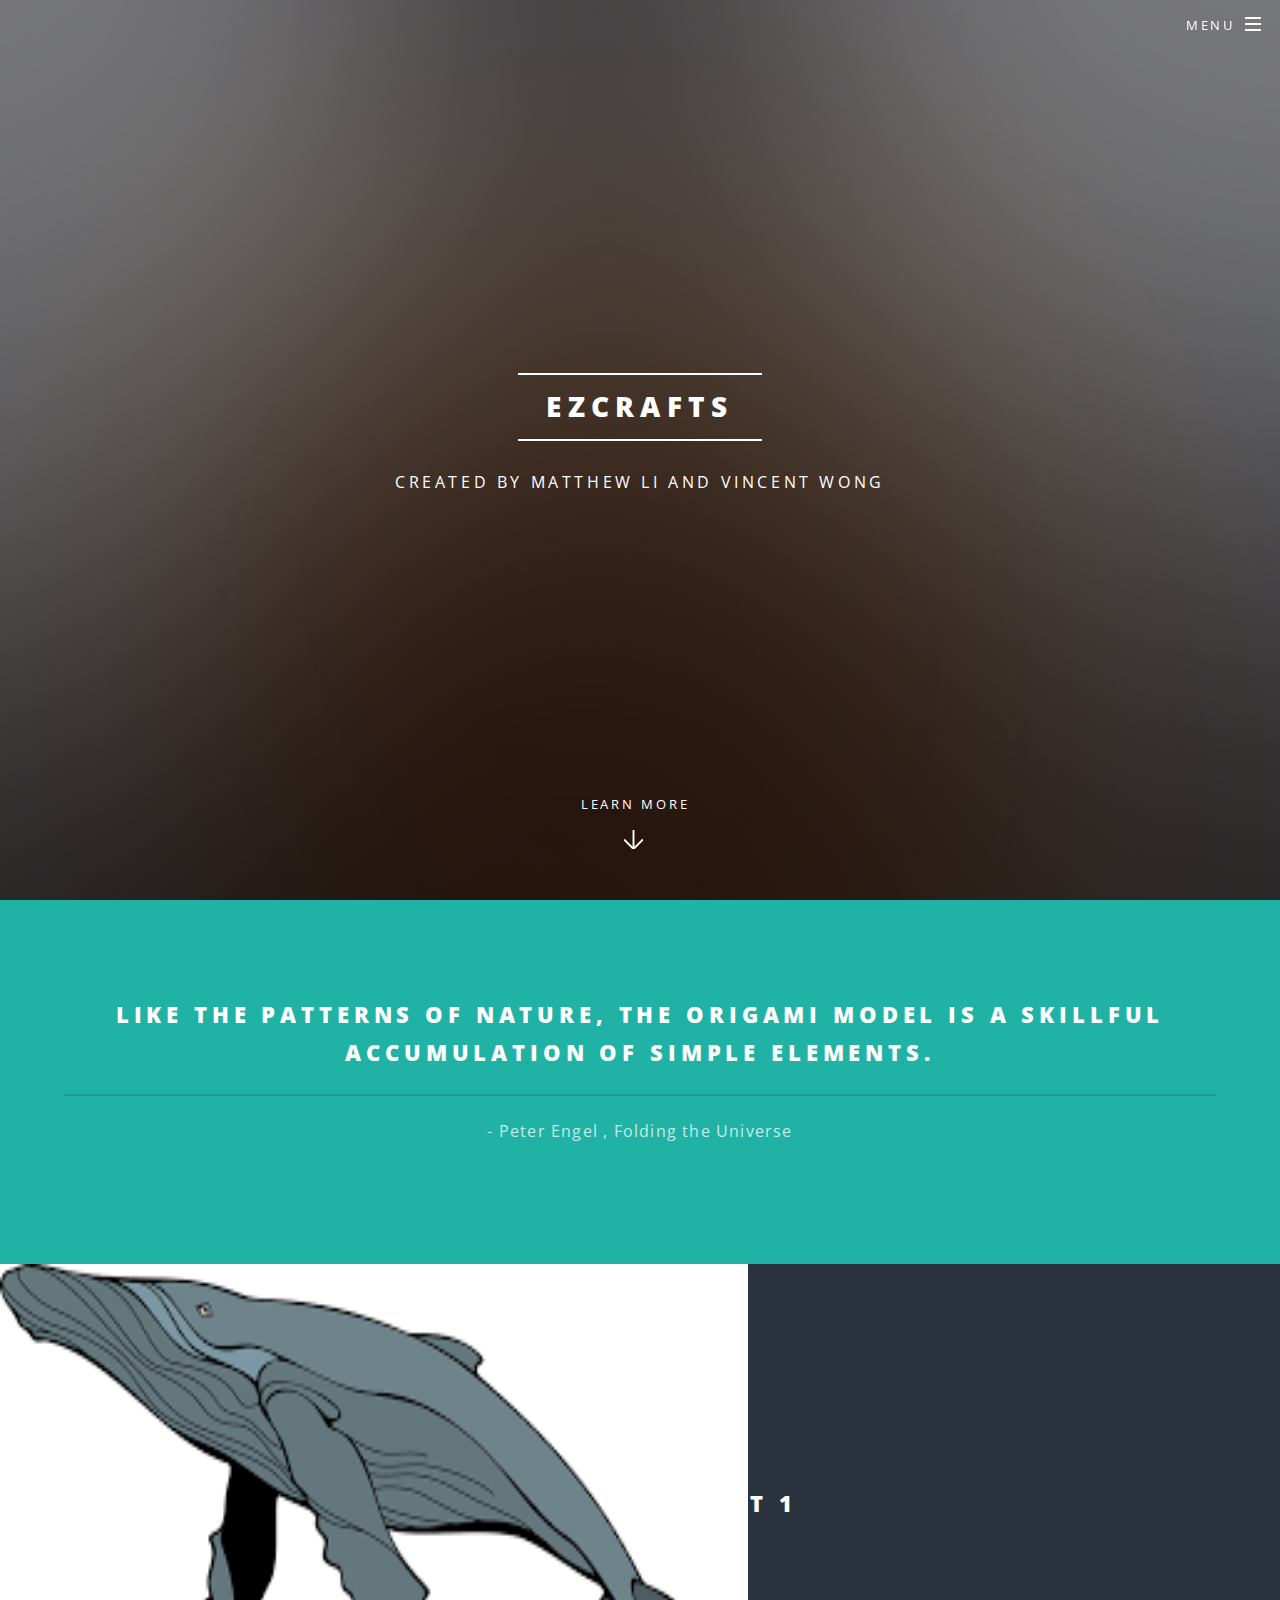
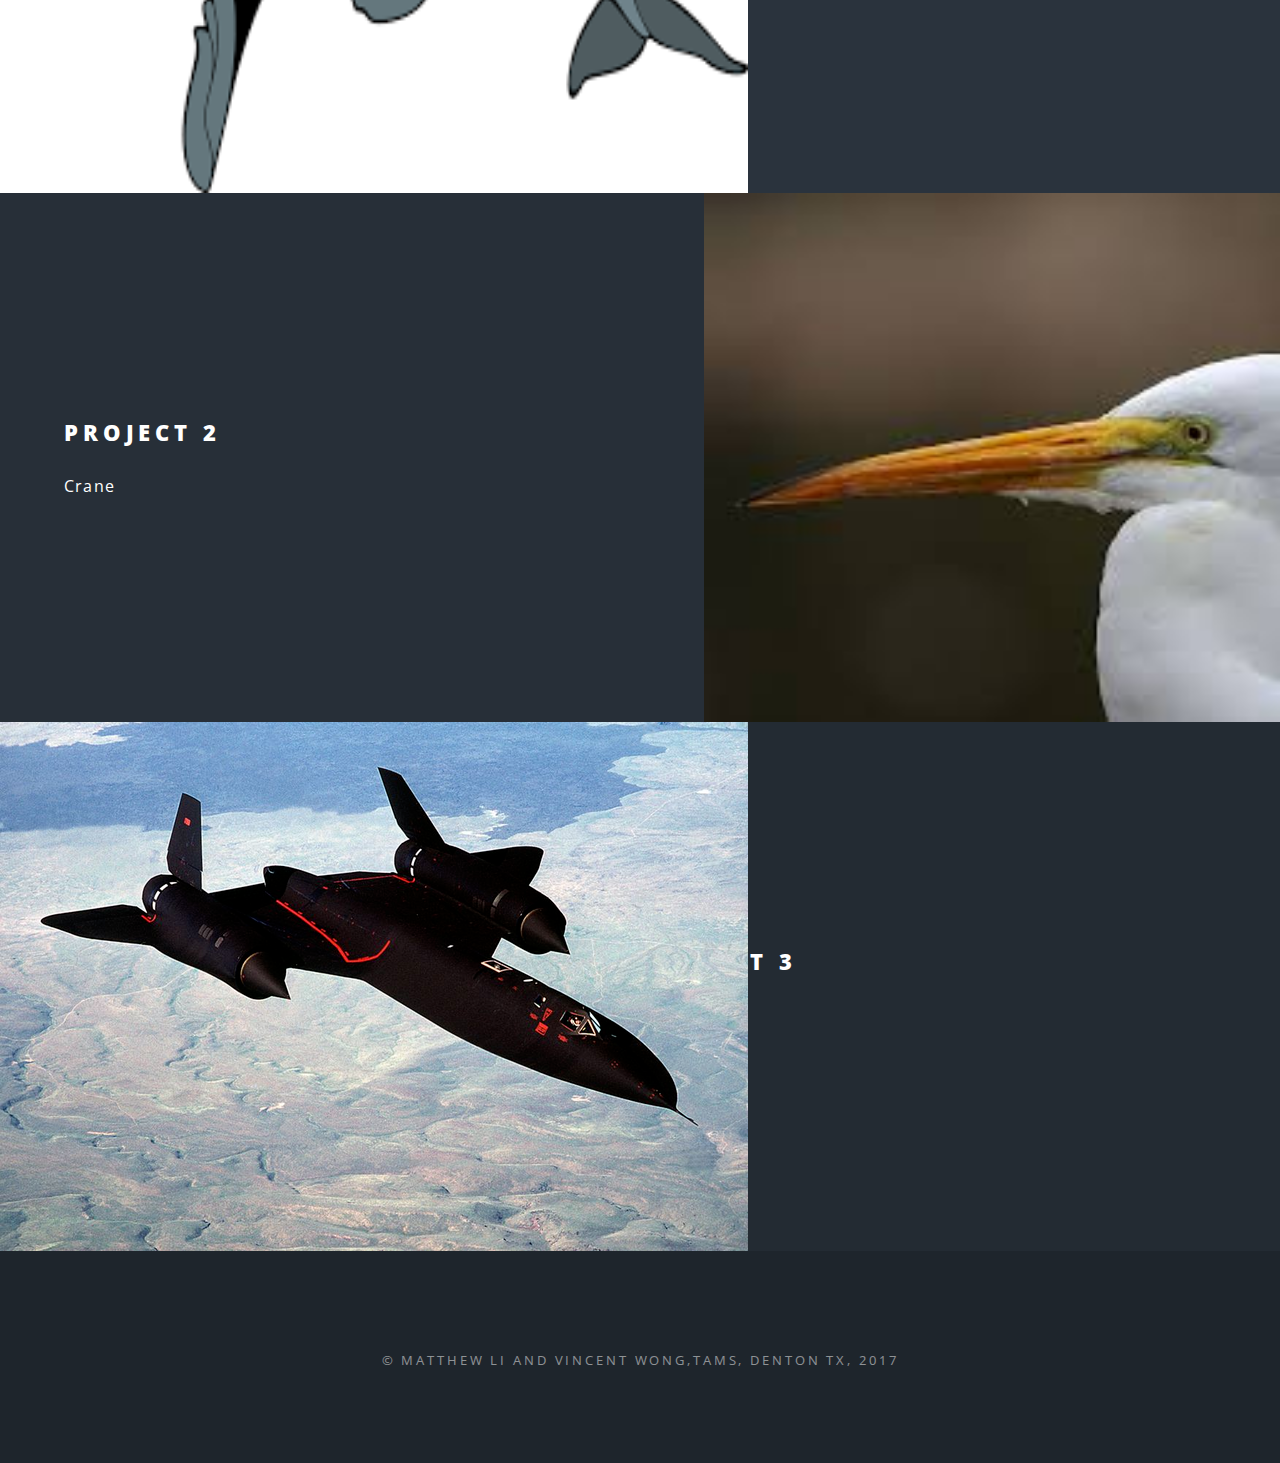
==== commit a2c2d983: "changes" ====
--- a/index.html
+++ b/index.html
@@ -61,19 +61,19 @@
 				<!-- Two -->
 					<section id="two" class="wrapper alt style2">
 						<section class="spotlight">
-							<div class="image"><a href="https://www.oragamicrafts.me/project1.html"><img src="images/whale.png" style="width:748px;height:529px;" alt="" /></a></div><div class="content">
+							<div class="image"><a href="oragamicrafts.me/project1.html"><img src="images/whale.png" style="width:748px;height:529px;" alt="" /></a></div><div class="content">
 								<h2>Project 1</h2>
 								<p>Whale</p>
 							</div>
 						</section>
 						<section class="spotlight">
-							<div class="image"><a href="https://www.oragamicrafts.me/project2.html"><img src="images/crane.jpg" style="width:748px;height:529px;" alt="" /></a></div><div class="content">
+							<div class="image"><a href="oragamicrafts.me/project2.html"><img src="images/crane.jpg" style="width:748px;height:529px;" alt="" /></a></div><div class="content">
 								<h2>Project 2</h2>
 								<p>Crane</p>
 							</div>
 						</section>
 						<section class="spotlight">
-							<div class="image"><a href="https://www.oragamicrafts.me/project3.html"><img src="images/plane.jpeg" style="width:748px;height:529px;" alt="" /></a></div><div class="content">
+							<div class="image"><a href="oragamicrafts.me/project3.html"><img src="images/plane.png" style="width:748px;height:529px;" alt="" /></a></div><div class="content">
 								<h2> Project 3</h2>
 								<p>Spy Plane</p>
 							</div>
@@ -83,16 +83,7 @@
 						</section>
 					</section>
 
-				<!-- Three -->
-					<section id="three" class="wrapper style3 special">
-						<div class="inner">
-							<header class="major">
-								<h2>shitty quote</h2>
-								<p>blahblah blah oragami</p>
-							
-						</div>
-					</section>
-
+				
 			
 
 				<!-- Footer -->
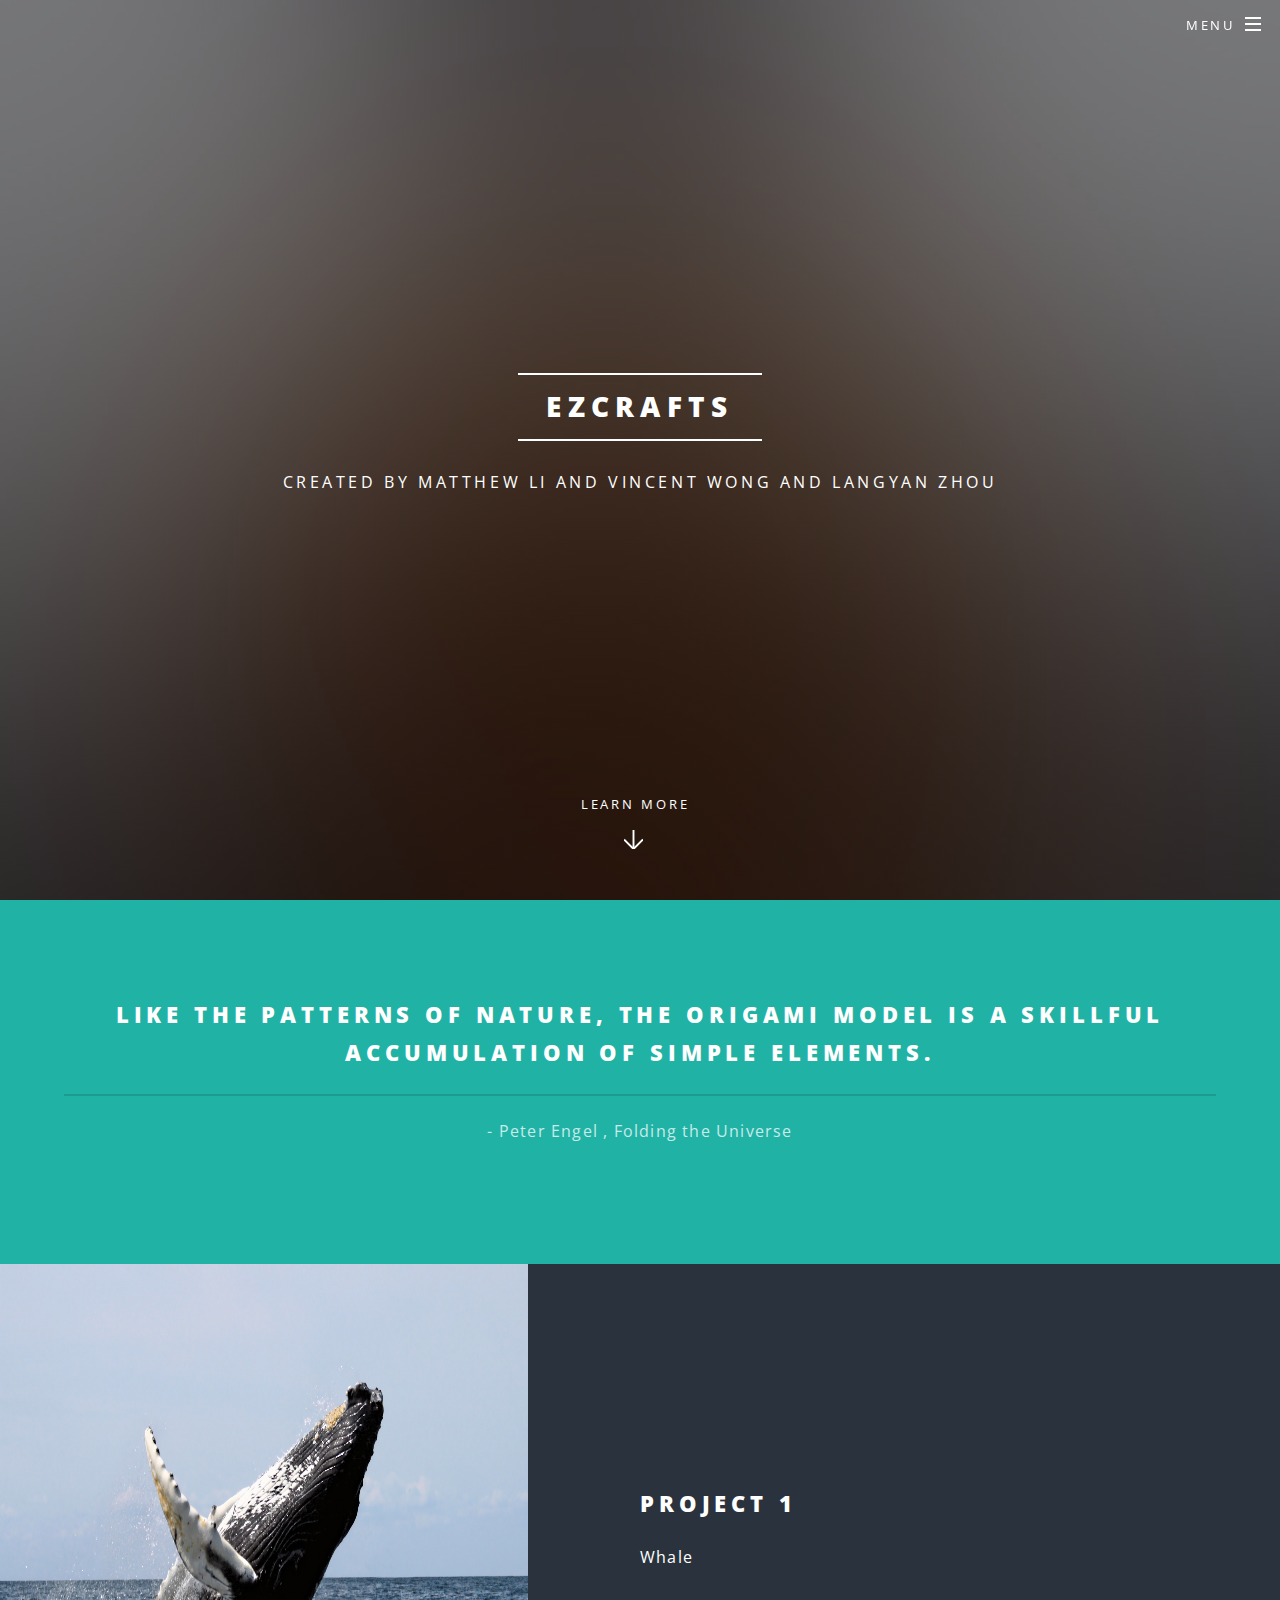
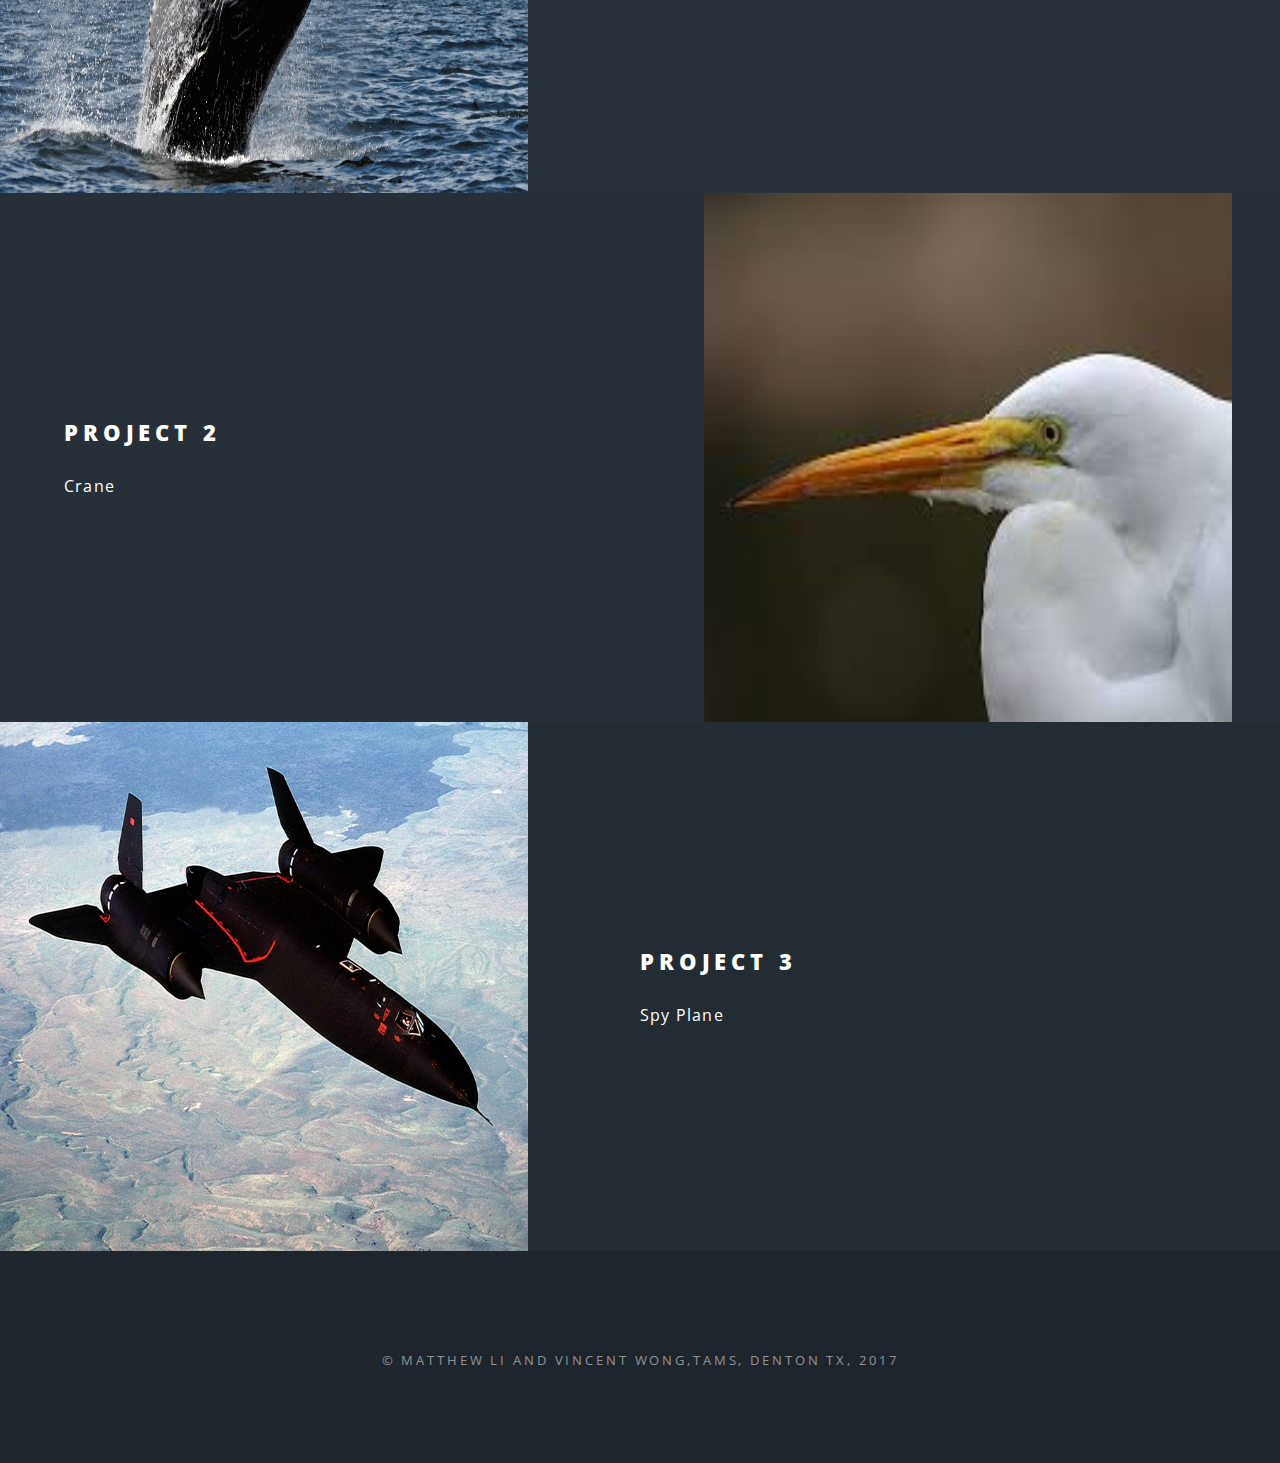
==== commit 39c69406: "fixed pics" ====
--- a/index.html
+++ b/index.html
@@ -39,7 +39,7 @@
 					<section id="banner">
 						<div class="inner">
 							<h2>ezcrafts</h2>
-							<p>Created by Matthew Li and Vincent Wong </p>
+							<p>Created by Matthew Li and Vincent Wong and Langyan Zhou </p>
 							
 						</div>
 						<a href="#one" class="more scrolly">Learn More</a>
@@ -61,19 +61,19 @@
 				<!-- Two -->
 					<section id="two" class="wrapper alt style2">
 						<section class="spotlight">
-							<div class="image"><a href="oragamicrafts.me/project1.html"><img src="images/whale.png" style="width:748px;height:529px;" alt="" /></a></div><div class="content">
+							<div class="image"><a href="project1.html"><img src="images/whale.jpg" style="width:33em;height:529px;" alt="" /></a></div><div class="content">
 								<h2>Project 1</h2>
 								<p>Whale</p>
 							</div>
 						</section>
 						<section class="spotlight">
-							<div class="image"><a href="oragamicrafts.me/project2.html"><img src="images/crane.jpg" style="width:748px;height:529px;" alt="" /></a></div><div class="content">
+							<div class="image"><a href="project2.html"><img src="images/crane.jpg" style="width:33em;height:529px;" alt="" /></a></div><div class="content">
 								<h2>Project 2</h2>
 								<p>Crane</p>
 							</div>
 						</section>
 						<section class="spotlight">
-							<div class="image"><a href="oragamicrafts.me/project3.html"><img src="images/plane.png" style="width:748px;height:529px;" alt="" /></a></div><div class="content">
+							<div class="image"><a href="project3.html"><img src="images/plane.png" style="width:33em;height:529px;" alt="" /></a></div><div class="content">
 								<h2> Project 3</h2>
 								<p>Spy Plane</p>
 							</div>
--- a/assets/css/main.css
+++ b/assets/css/main.css
@@ -1946,7 +1946,7 @@
 			border-radius: 3px;
 			display: block;
 		}
-
+		
 		.image.left {
 			float: left;
 			margin: 0 2em 2em 0;
@@ -1978,7 +1978,20 @@
 			}
 
 /* List */
-
+		.thumbnail img {
+    -webkit-transition: all 1s ease; /* Safari and Chrome */
+    -moz-transition: all 1s ease; /* Firefox */
+    -ms-transition: all 1s ease; /* IE 9 */
+    -o-transition: all 1s ease; /* Opera */
+    transition: all 1s ease;
+					}
+					.thumbnail:hover img {
+    -webkit-transform:scale(2); /* Safari and Chrome */
+    -moz-transform:scale(2); /* Firefox */
+    -ms-transform:scale(2); /* IE 9 */
+    -o-transform:scale(2); /* Opera */
+     transform:scale(2);
+									}
 	ol {
 		list-style: decimal;
 		margin: 0 0 2em 0;
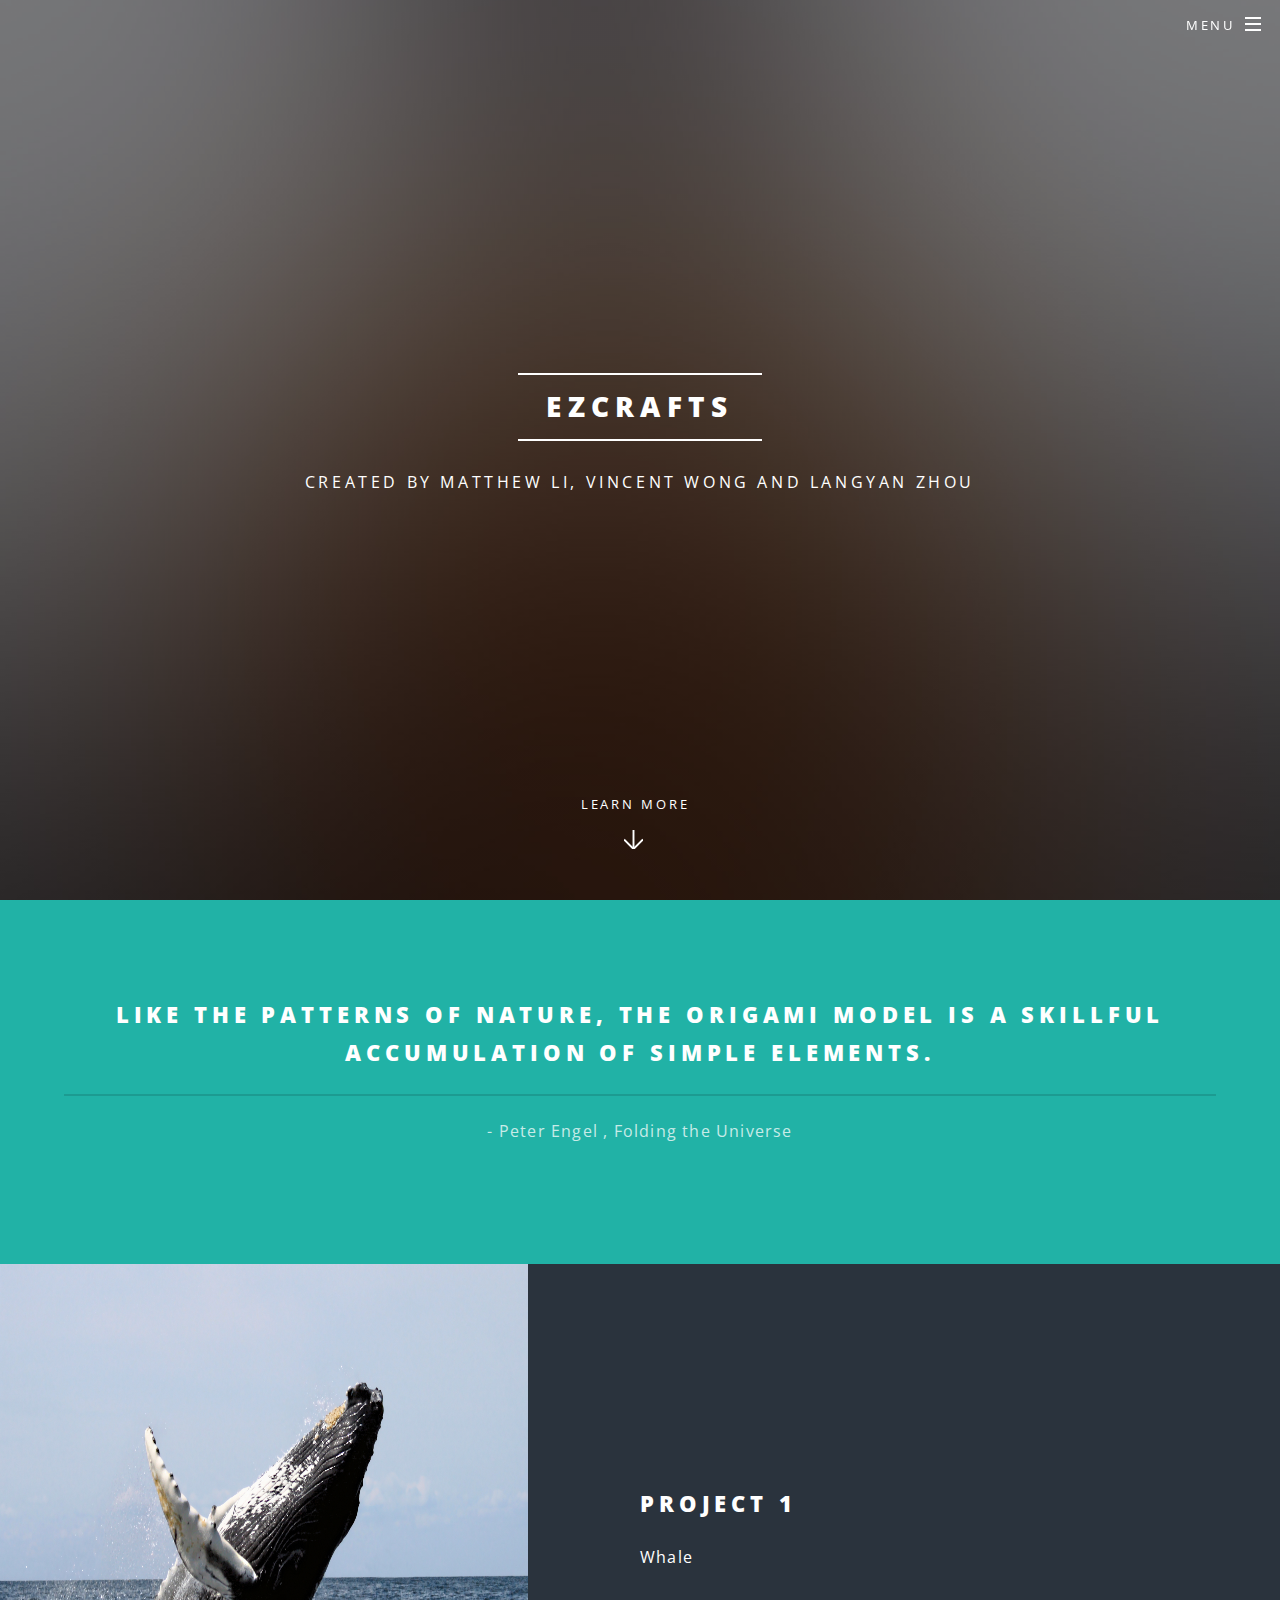
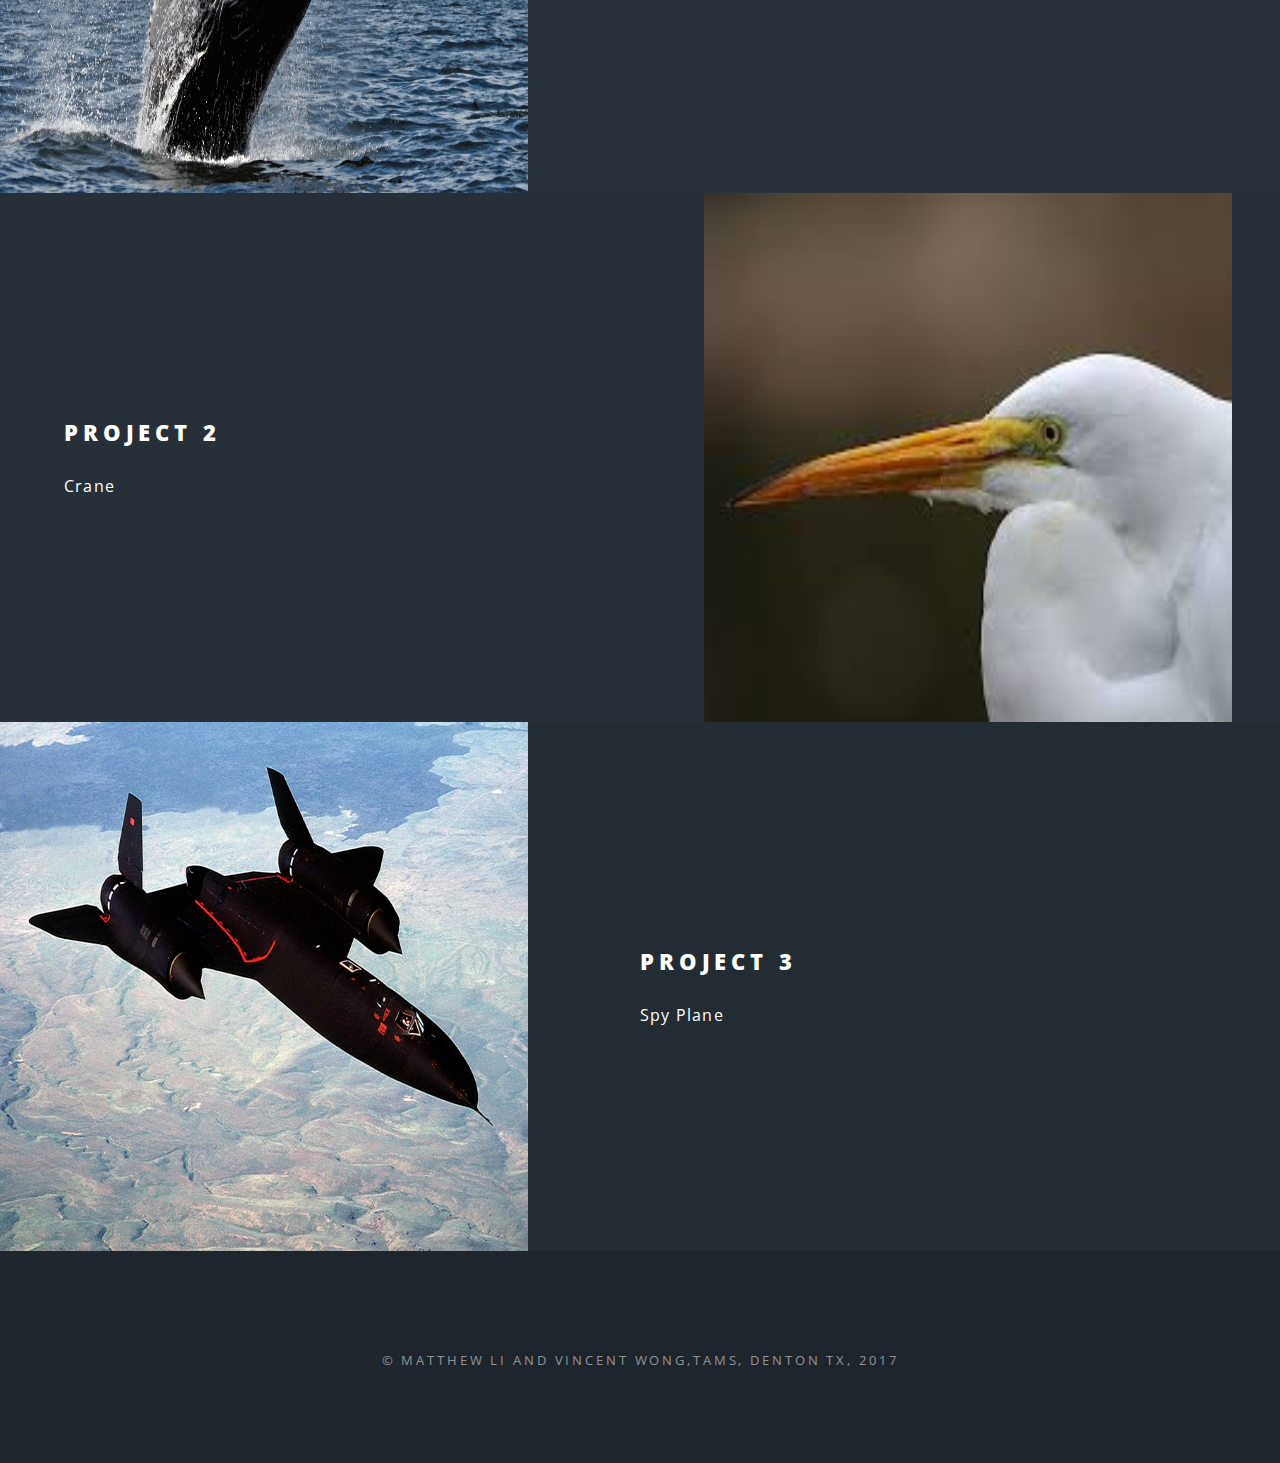
==== commit 4a2f6777: "whale pics" ====
--- a/index.html
+++ b/index.html
@@ -16,7 +16,7 @@
 
 				<!-- Header -->
 					<header id="header" class="alt">
-						<h1><a href="index.html">Spectral</a></h1>
+						
 						<nav id="nav">
 							<ul>
 								<li class="special">
@@ -39,7 +39,7 @@
 					<section id="banner">
 						<div class="inner">
 							<h2>ezcrafts</h2>
-							<p>Created by Matthew Li and Vincent Wong and Langyan Zhou </p>
+							<p>Created by Matthew Li, Vincent Wong and Langyan Zhou </p>
 							
 						</div>
 						<a href="#one" class="more scrolly">Learn More</a>
